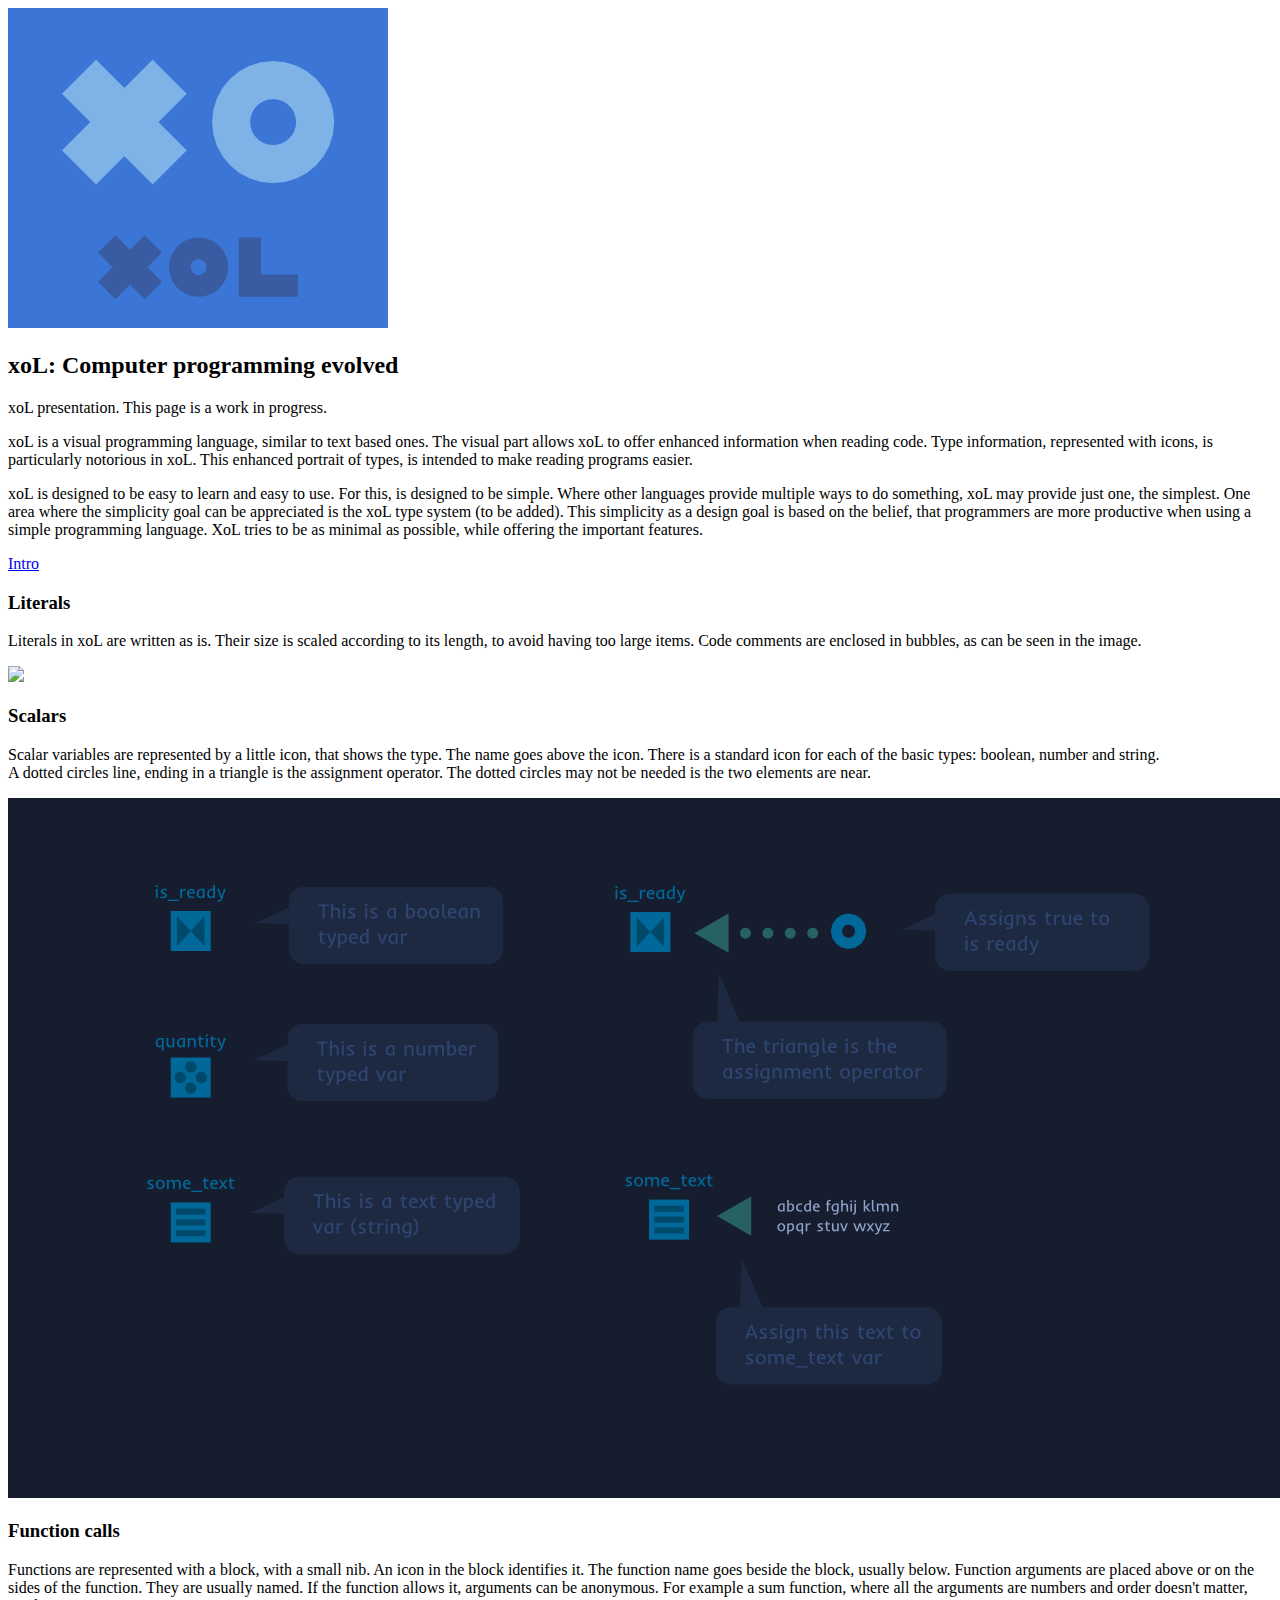
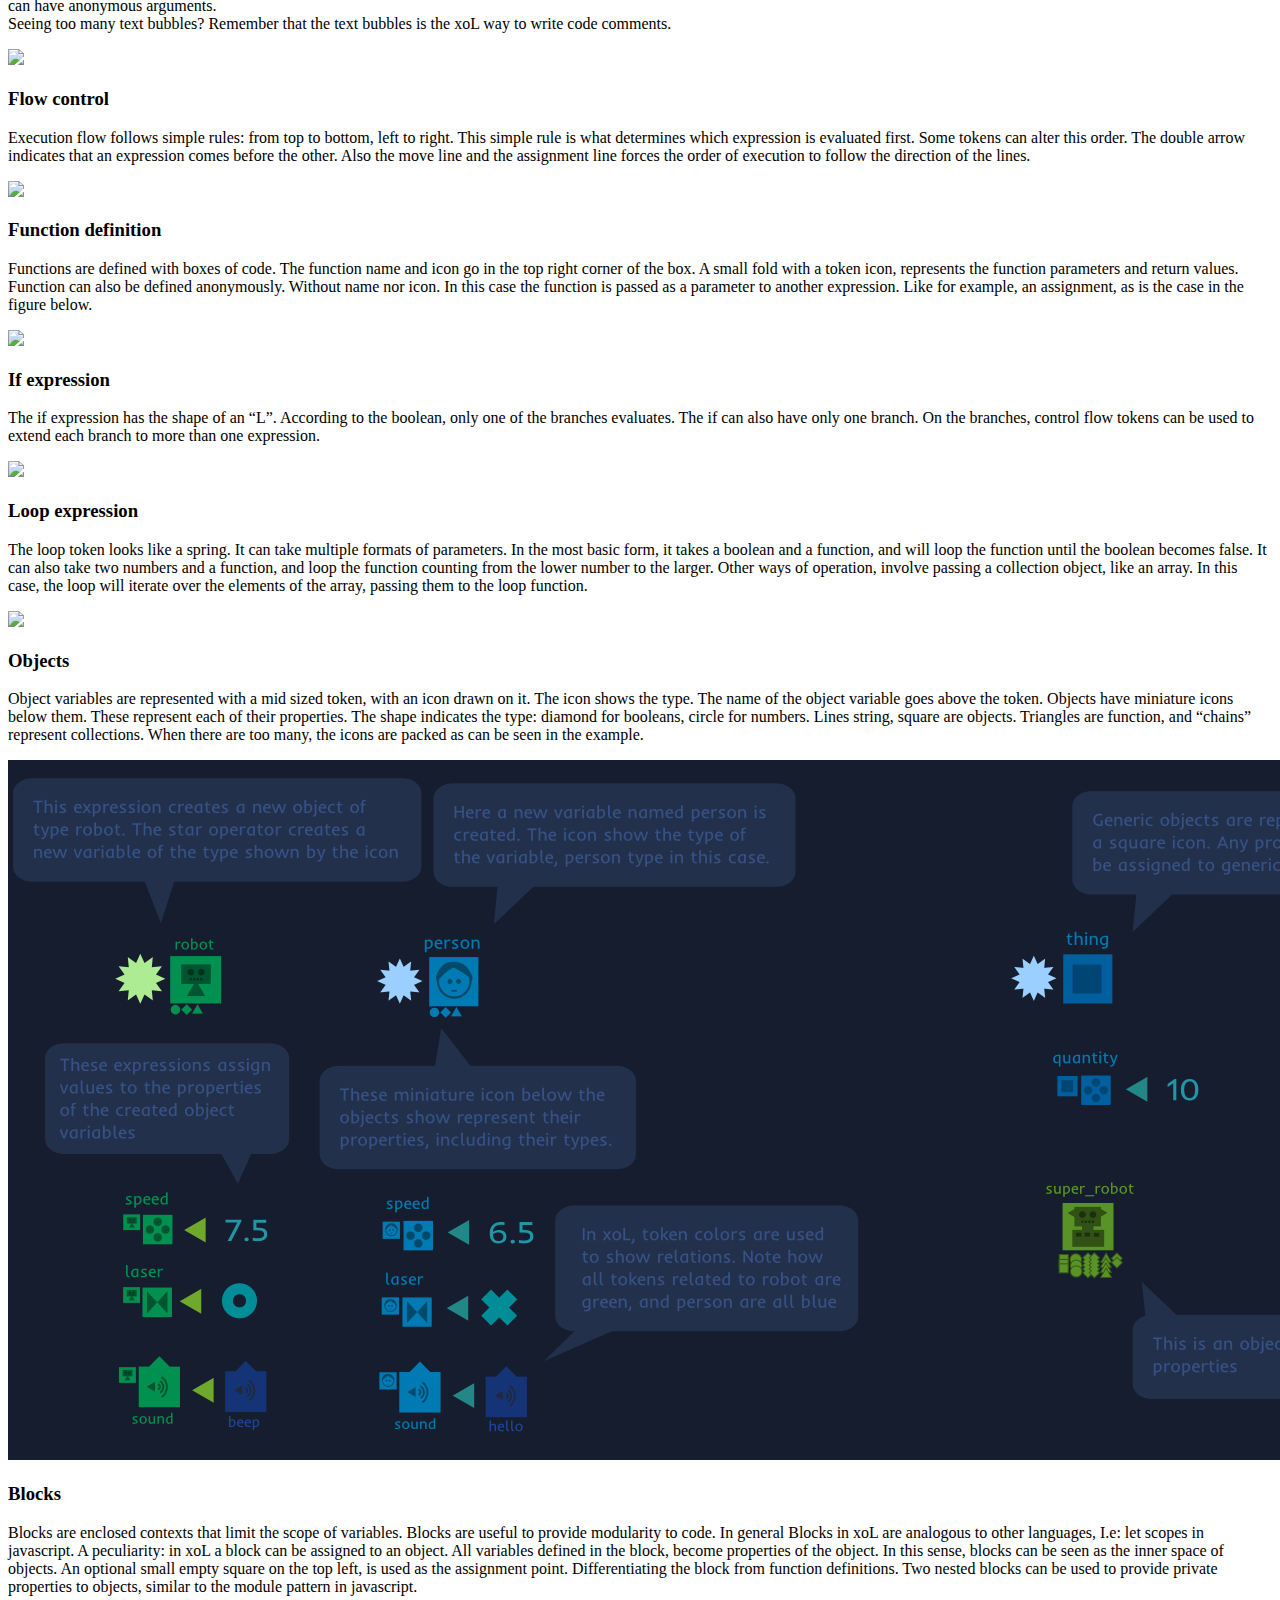
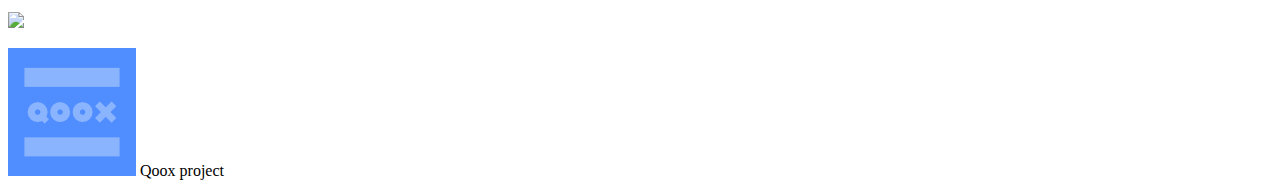
==== presentation.html @ 5cb58f5a "Updated blocks descriptive text" ====
<!doctype html>
<head>

	<meta charset="utf-8">

	<title>xoL presentation</title>
	<meta name="description" content="xol presentation">
	<meta name="author" content="daniels">

  <link rel="shortcut icon"	href="res/xol_icon.png" />

	<link rel="stylesheet" href="presentation.css?v=1.0">
  <link href='http://fonts.googleapis.com/css?family=Fira+Sans:400,700' rel='stylesheet' type='text/css'>



</head>


<body>

<div id="content">

  <div id="top_box">
    <div id="logo"><img src="res/xol.png" alt="qol"></img></div>
  </div>

  <div id="topline">
    <h2>xoL: Computer programming evolved</h2>
  </div>

  <div class="text">
    <p>xoL presentation. This page is a work in progress.</p>
    
    <p>xoL is a visual programming language, similar to text based ones. The visual part allows xoL to offer enhanced information when reading code. Type information, represented with icons, is particularly notorious in xoL. This enhanced portrait of types, is intended to make reading programs easier. </p>
    
    <p>xoL is designed to be easy to learn and easy to use. For this, is designed to be simple. Where other languages provide multiple ways to do something, xoL may provide just one, the simplest. One area where the simplicity goal can be appreciated is the xoL type system (to be added). This simplicity as a design goal is based on the belief, that  programmers are more productive when using a simple programming language. XoL tries to be as minimal as possible, while offering the important features.</p>

  	<div class="secondline">
  	 <a href="index.html">Intro</a>
  	</div>    

  </div>


  <div class="spacer1"></div>

  <div class="secondline">
    <h3>Literals</h3>
  </div>

  <div class="text">
    <p>Literals in xoL are written as is. Their size is scaled according to its length, to avoid having too large items. Code comments are enclosed in bubbles, as can be seen in the image.</p>
  </div>

  <div class="spec_block">
    <img src="specs/1_lit.png"></img>
  </div>



  <div class="secondline">
    <h3>Scalars</h3>
  </div>

  <div class="text">
    <p>Scalar variables are represented by a little icon, that shows the type. The name goes above the icon. There is a standard icon for each of the basic types: boolean, number and string.</br>A dotted circles line, ending in a triangle is the assignment operator. The dotted circles may not be needed is the two elements are near.</p>
  </div>

  <div class="spec_block">
    <img src="specs/2_scal.png"></img>
  </div>


  <div class="secondline">
    <h3>Function calls</h3>
  </div>

  <div class="text">
    <p>Functions are represented with a block, with a small nib. An icon in the block identifies it. The function name goes beside the block, usually below. Function arguments are placed above or on the sides of the function. They are usually named. If the function allows it, arguments can be anonymous. For example a sum function, where all the arguments are numbers and order doesn't matter, can have anonymous arguments. </br>Seeing too many text bubbles? Remember that the text bubbles is the xoL way to write code comments.</p>
  </div>

  <div class="spec_block">
    <img src="specs/3_funcall.png"></img>
  </div>



  <div class="secondline">
    <h3>Flow control</h3>
  </div>

  <div class="text">
    <p>Execution flow follows simple rules: from top to bottom, left to right. This simple rule is what determines which expression is evaluated first. Some tokens can alter this order. The double arrow indicates that an expression comes before the other. Also the move line and the assignment line forces the order of execution to follow the direction of the lines.</p>
  </div>

  <div class="spec_block">
    <img src="specs/4_flow.png"></img>
  </div>





  <div class="secondline">
    <h3>Function definition</h3>
  </div>

  <div class="text">
    <p>Functions are defined with boxes of code. The function name and icon go in the top right corner of the box. A small fold with a token icon, represents the function parameters and return values. Function can also be defined anonymously. Without name nor icon. In this case the function is passed as a parameter to another expression. Like for example, an assignment, as is the case in the figure below.</p>
  </div>

  <div class="spec_block">
    <img src="specs/5_fundef.png"></img>
  </div>




  <div class="secondline">
    <h3>If expression</h3>
  </div>

  <div class="text">
    <p>The if expression has the shape of an “L”. According to the boolean, only one of the branches evaluates. The if can also have only one branch. On the branches, control flow tokens can be used to extend each branch to more than one expression.</p>
  </div>

  <div class="spec_block">
    <img src="specs/6_if.png"></img>
  </div>



  <div class="secondline">
    <h3>Loop expression</h3>
  </div>

  <div class="text">
    <p>The loop token looks like a spring. It can take multiple formats of parameters. In the most basic form, it takes a boolean and a function, and will loop the function until the boolean becomes false. It can also take two numbers and a function, and loop the function counting from the lower number to the larger. Other ways of operation, involve passing a collection object, like an array. In this case, the loop will iterate over the elements of the array, passing them to the loop function.</p>
  </div>

  <div class="spec_block">
    <img src="specs/7_loop.png"></img>
  </div>





  <div class="secondline">
    <h3>Objects</h3>
  </div>

  <div class="text">
    <p>Object variables are represented with a mid sized token, with an icon drawn on it. The icon shows the type. The name of the object variable goes above the token. Objects have miniature icons below them. These represent each of their properties. The shape indicates the type: diamond for booleans, circle for numbers. Lines string, square are objects. Triangles are function, and “chains” represent collections. When there are too many, the icons are packed as can be seen in the example.</p>
  </div>

  <div class="spec_block">
    <img src="specs/8_object.png"></img>
  </div></p>
  </div>





  <div class="secondline">
    <h3>Blocks</h3>
  </div>

  <div class="text">
    <p>Blocks are enclosed contexts that limit the scope of variables. Blocks are useful to provide modularity to code. In general Blocks in xoL are analogous to other languages, I.e: let scopes in javascript. A peculiarity: in xoL a block can be assigned to an object. All variables defined in the block, become properties of the object. In this sense, blocks can be seen as the inner space of objects. An optional small empty square on the top left, is used as the assignment point. Differentiating the block from function definitions. Two nested blocks can be used to provide private properties to objects, similar to the module pattern in javascript.</p>
  </div>

  <div class="spec_block">
    <img src="specs/blocks.png"></img>
  </div></p>
  </div>






</div>

<div class="spacer2"></div>

<div id="footer">

  <div id="footer_icon_box">
    <a href="http://qoox.co.uk"><img src="res/qoox_icon.png" alt="qoox"></img></a>
    Qoox project
  </div>

</div>


</body>

</html>
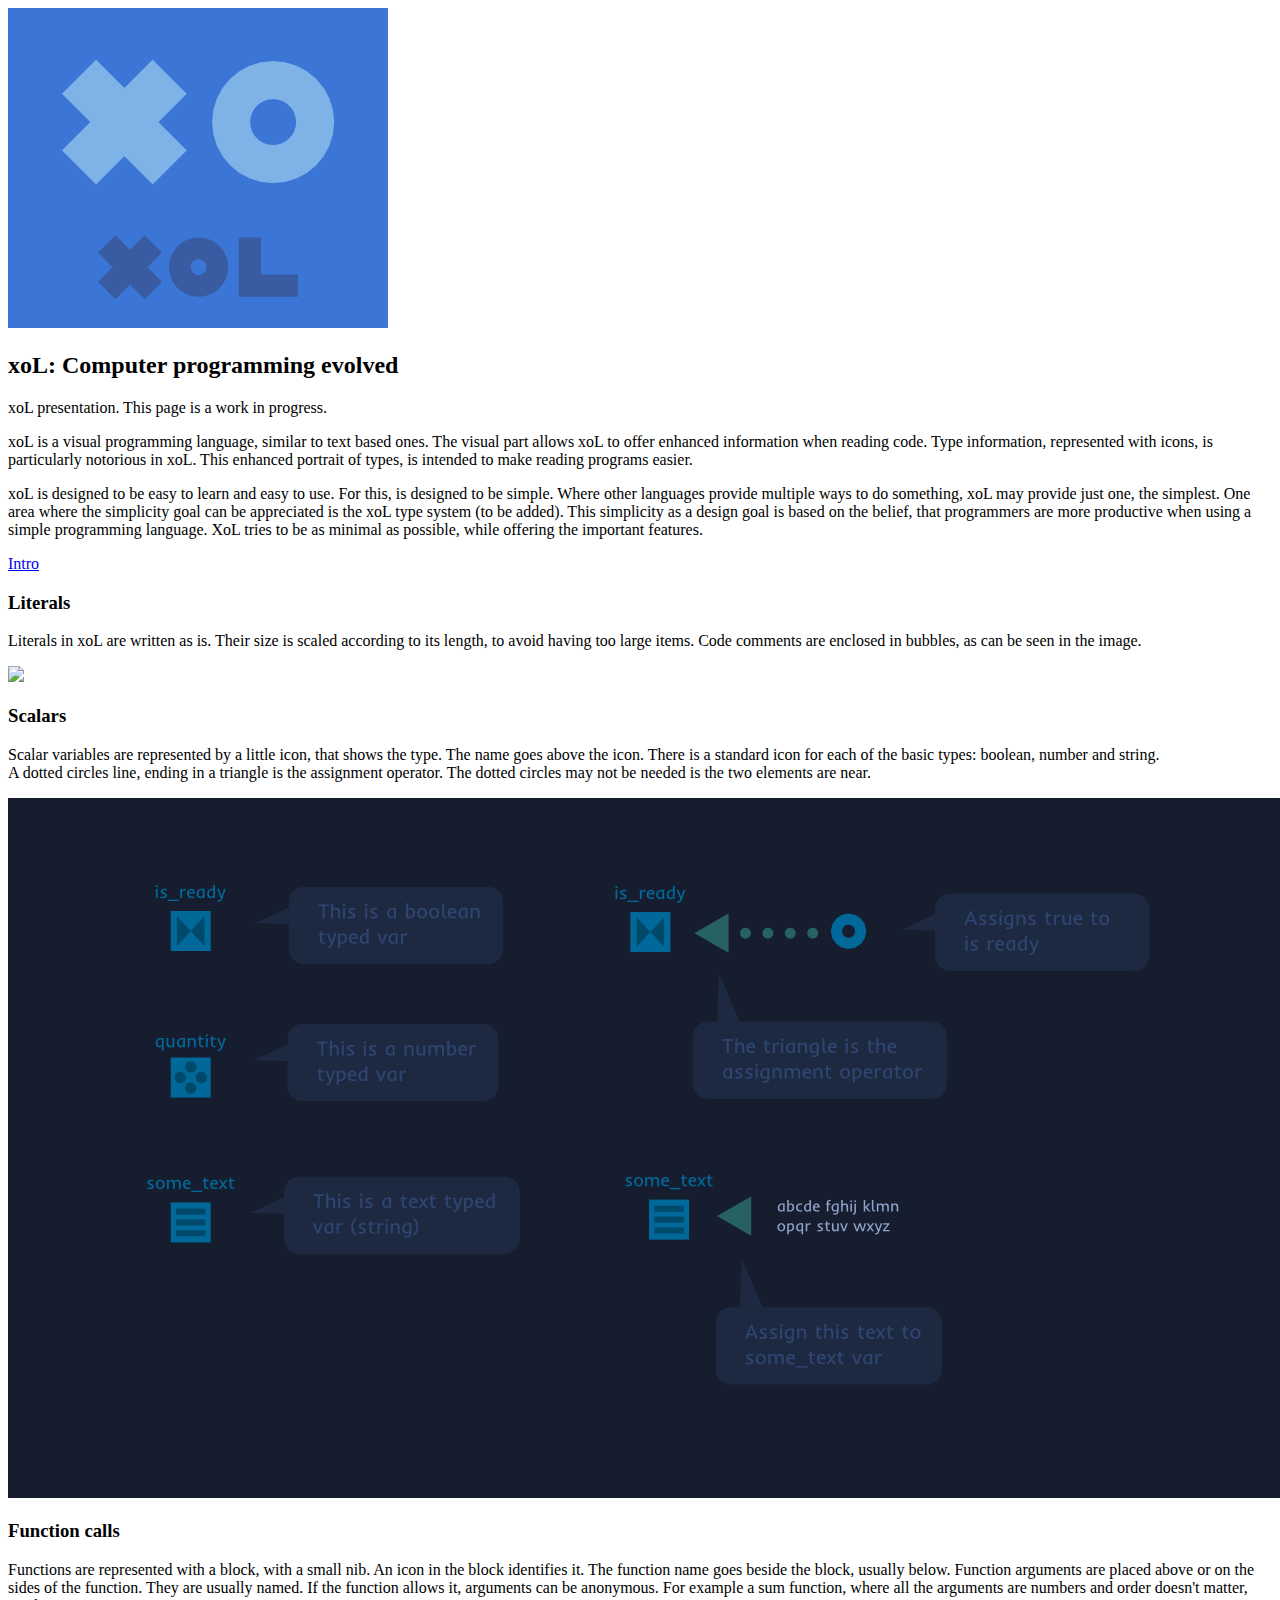
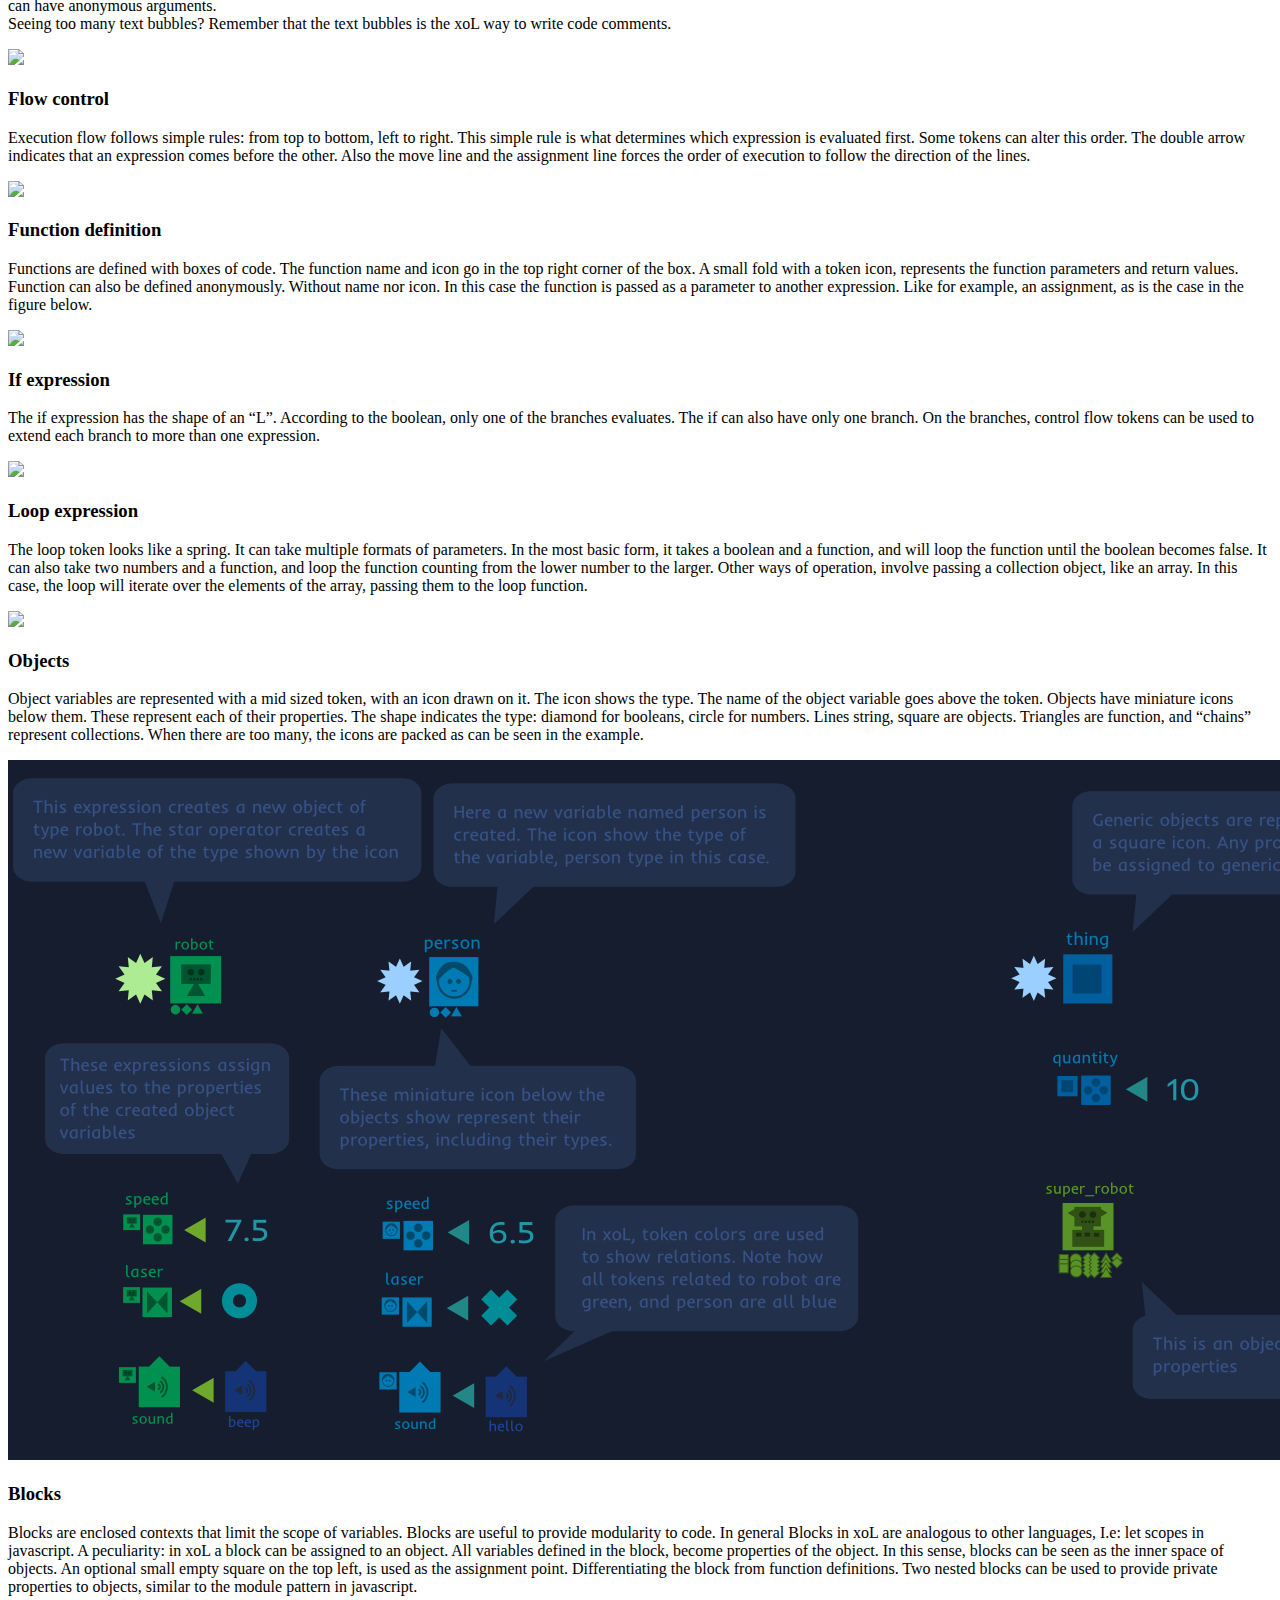
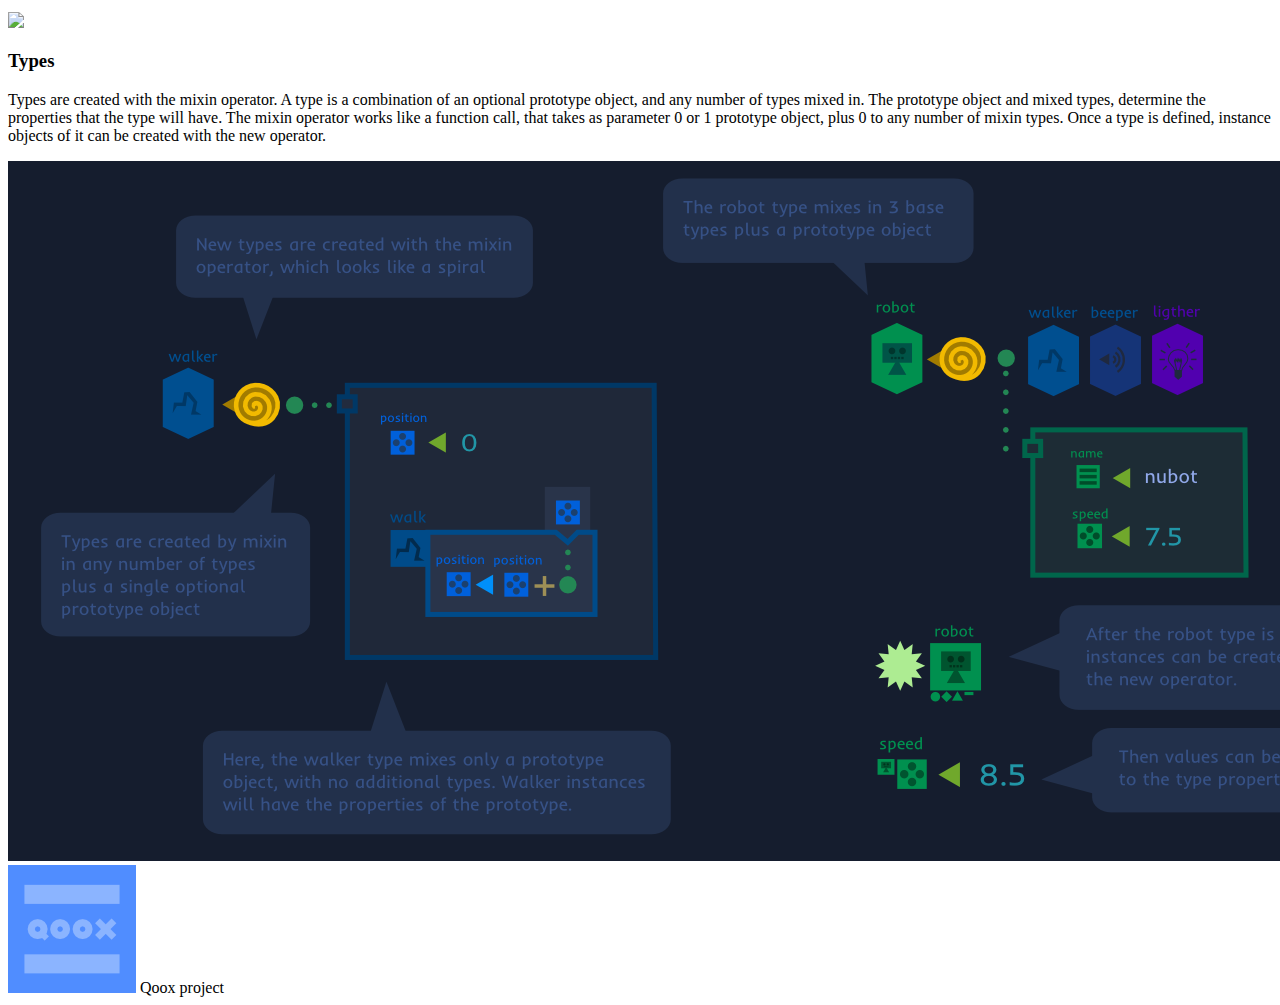
==== commit 5180230b: "Added types chapter" ====
--- a/presentation.html
+++ b/presentation.html
@@ -157,7 +157,6 @@
 
   <div class="spec_block">
     <img src="specs/8_object.png"></img>
-  </div></p>
   </div>
 
 
@@ -174,9 +173,22 @@
 
   <div class="spec_block">
     <img src="specs/blocks.png"></img>
-  </div></p>
-  </div>
-
+  </div>
+
+
+
+
+  <div class="secondline">
+    <h3>Types</h3>
+  </div>
+
+  <div class="text">
+    <p>Types are created with the mixin operator. A type is a combination of an optional prototype object, and any number of types mixed in. The prototype object and mixed types, determine the properties that the type will have. The mixin operator works like a function call, that takes as parameter 0 or 1 prototype object, plus 0 to any number of mixin types. Once a type is defined, instance objects of it can be created with the new operator.</p>
+  </div>
+
+  <div class="spec_block">
+    <img src="specs/types.png"></img>
+  </div>
 
 
 
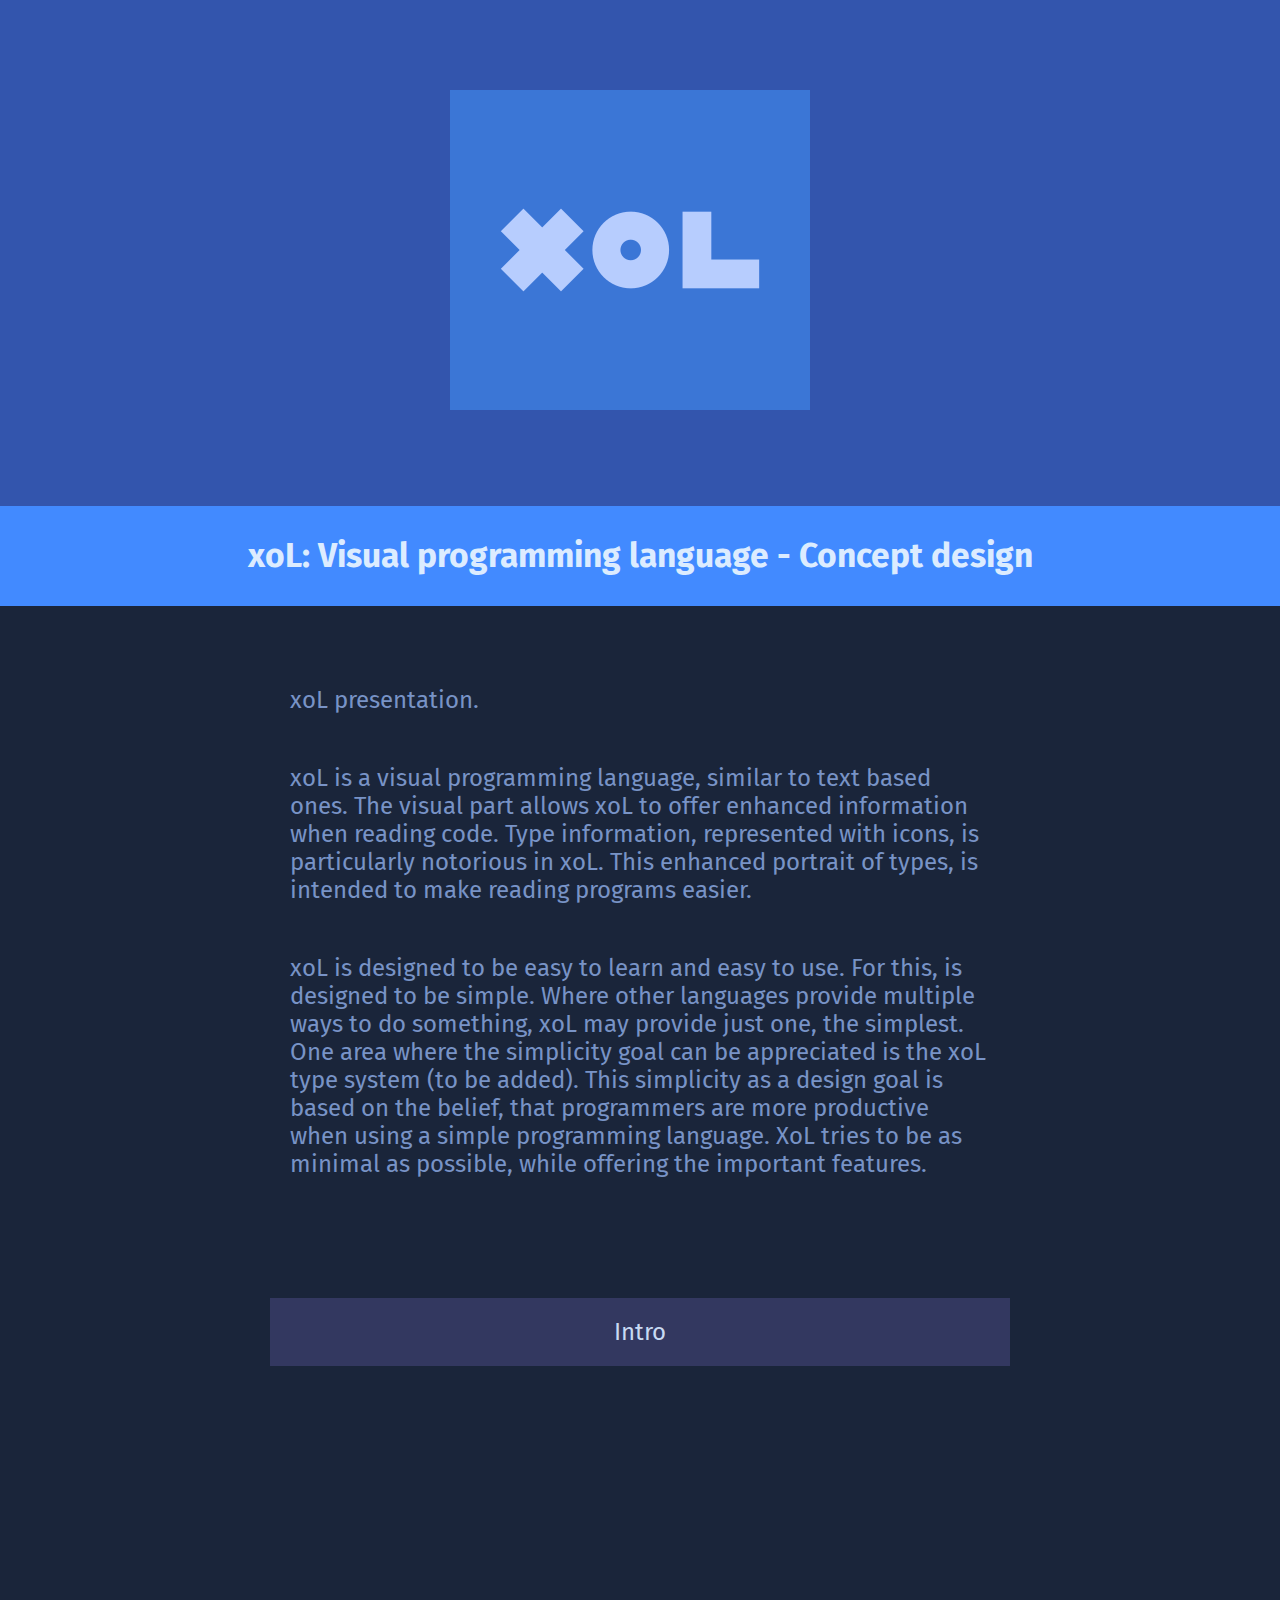
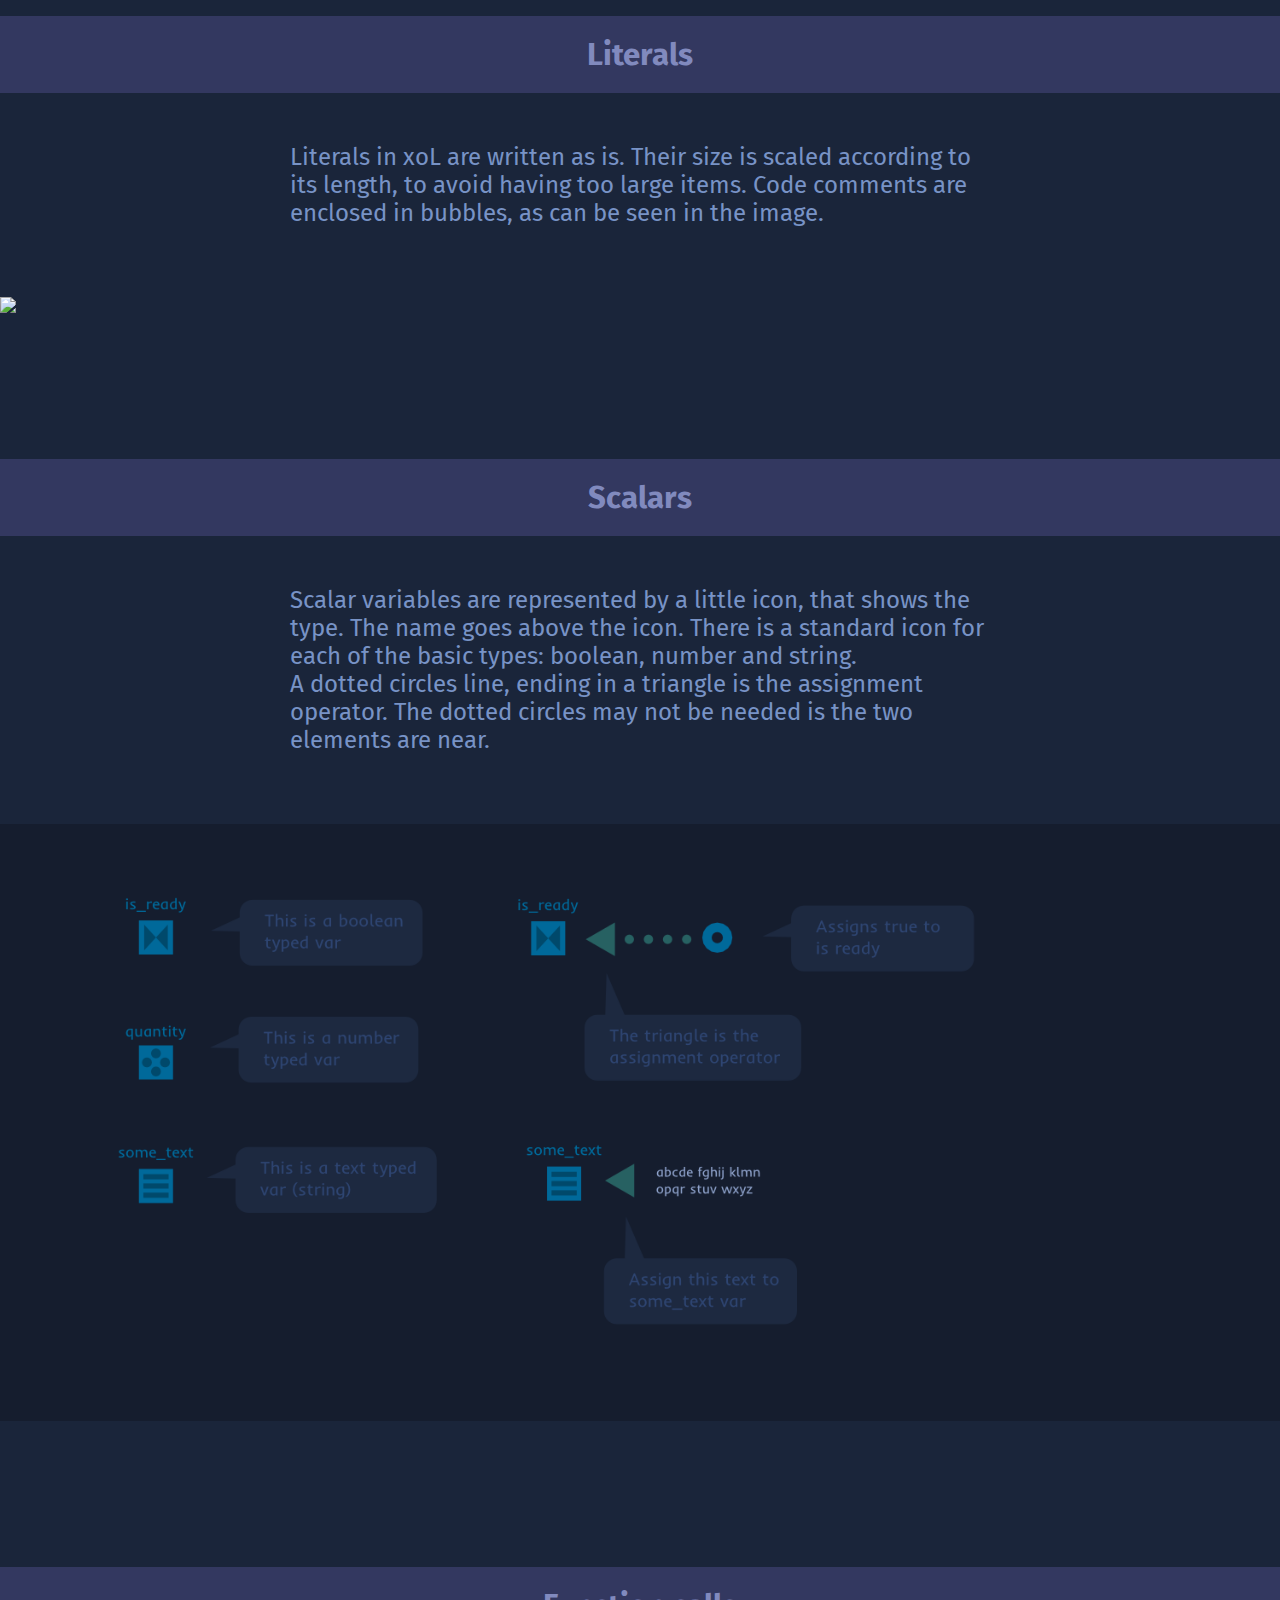
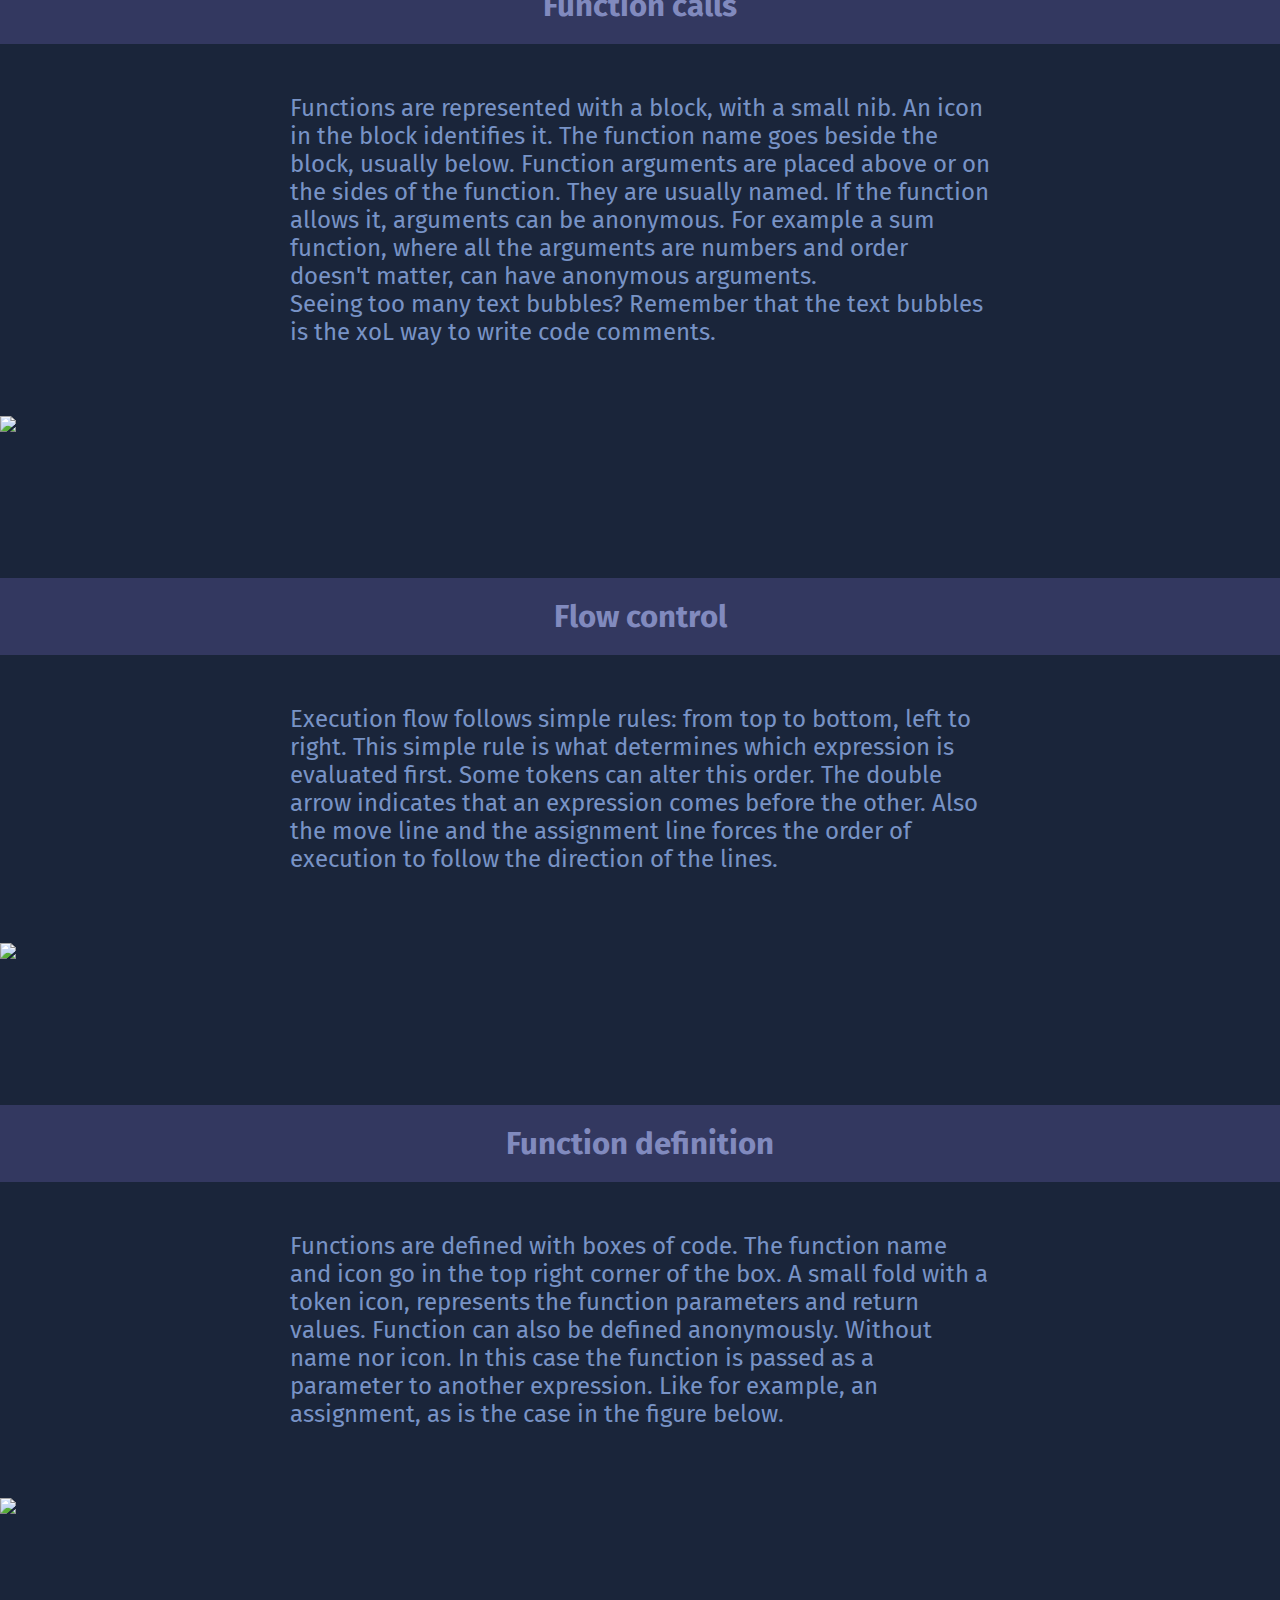
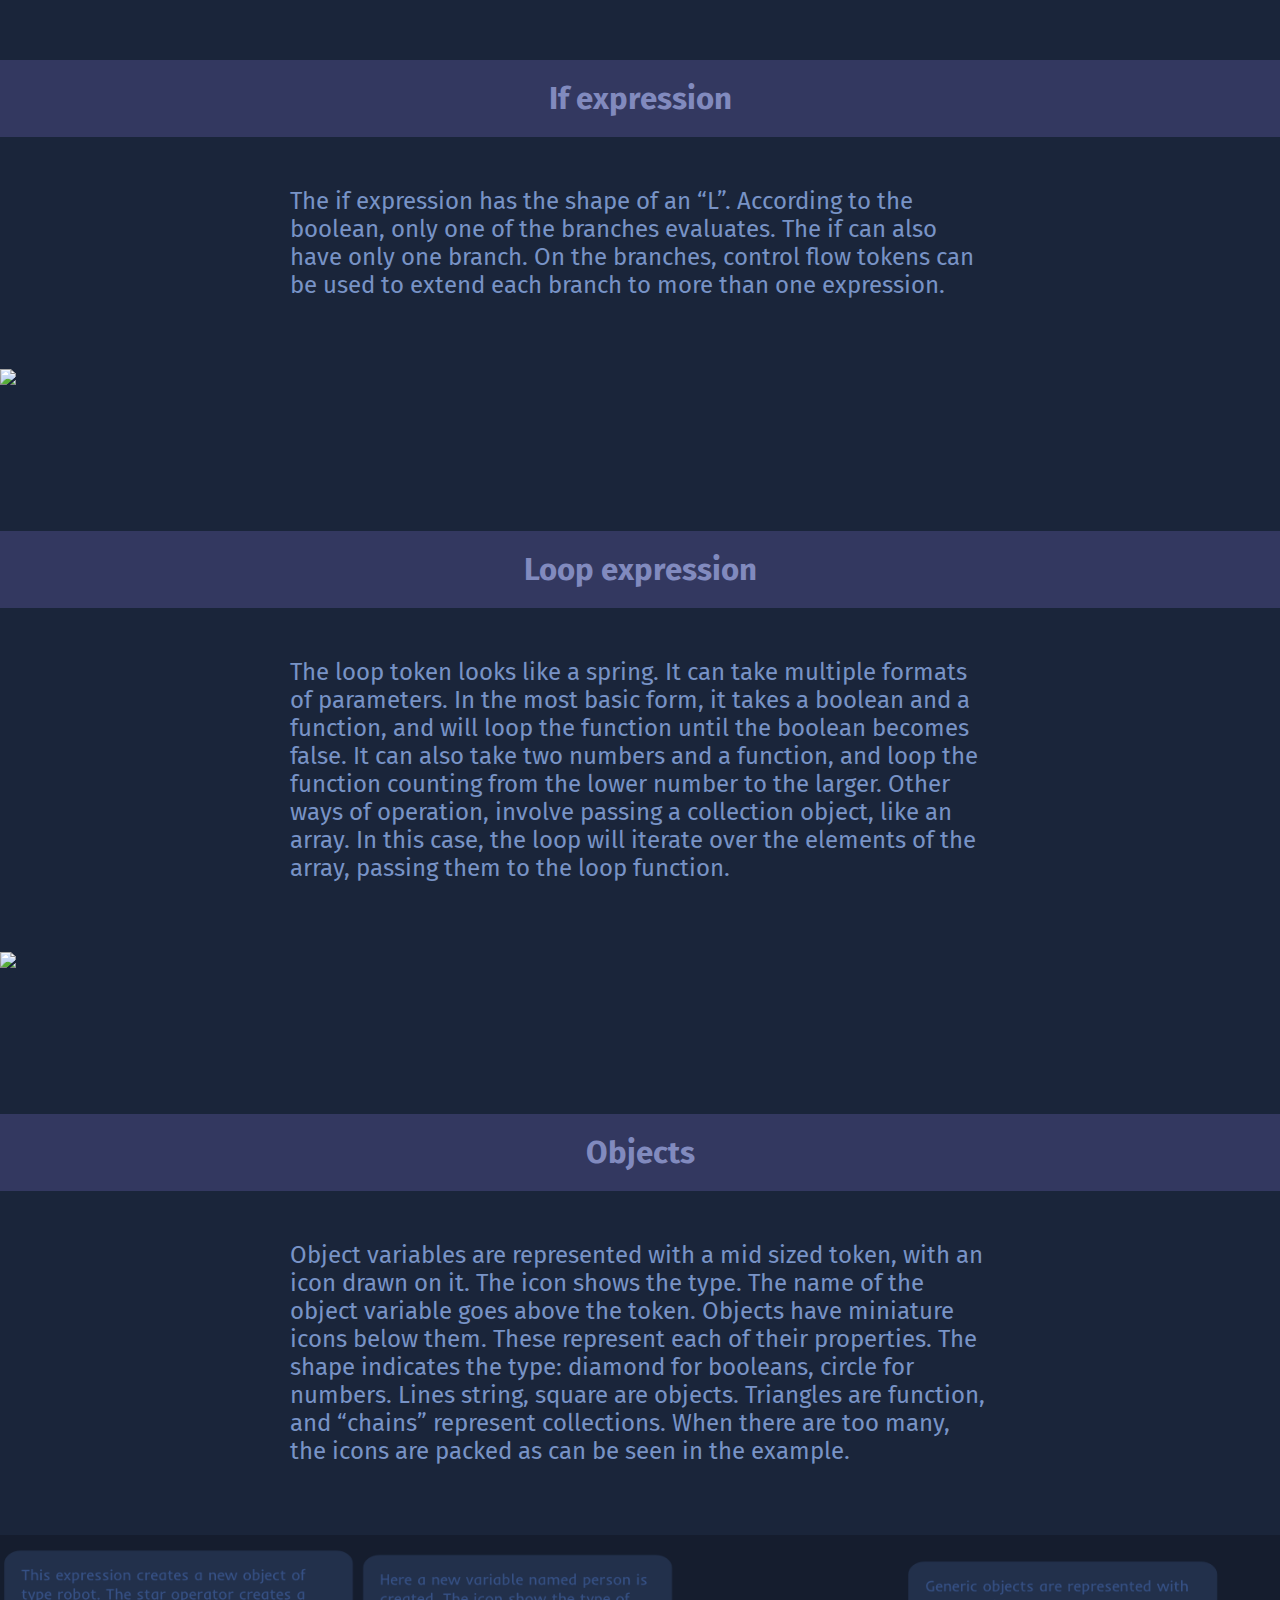
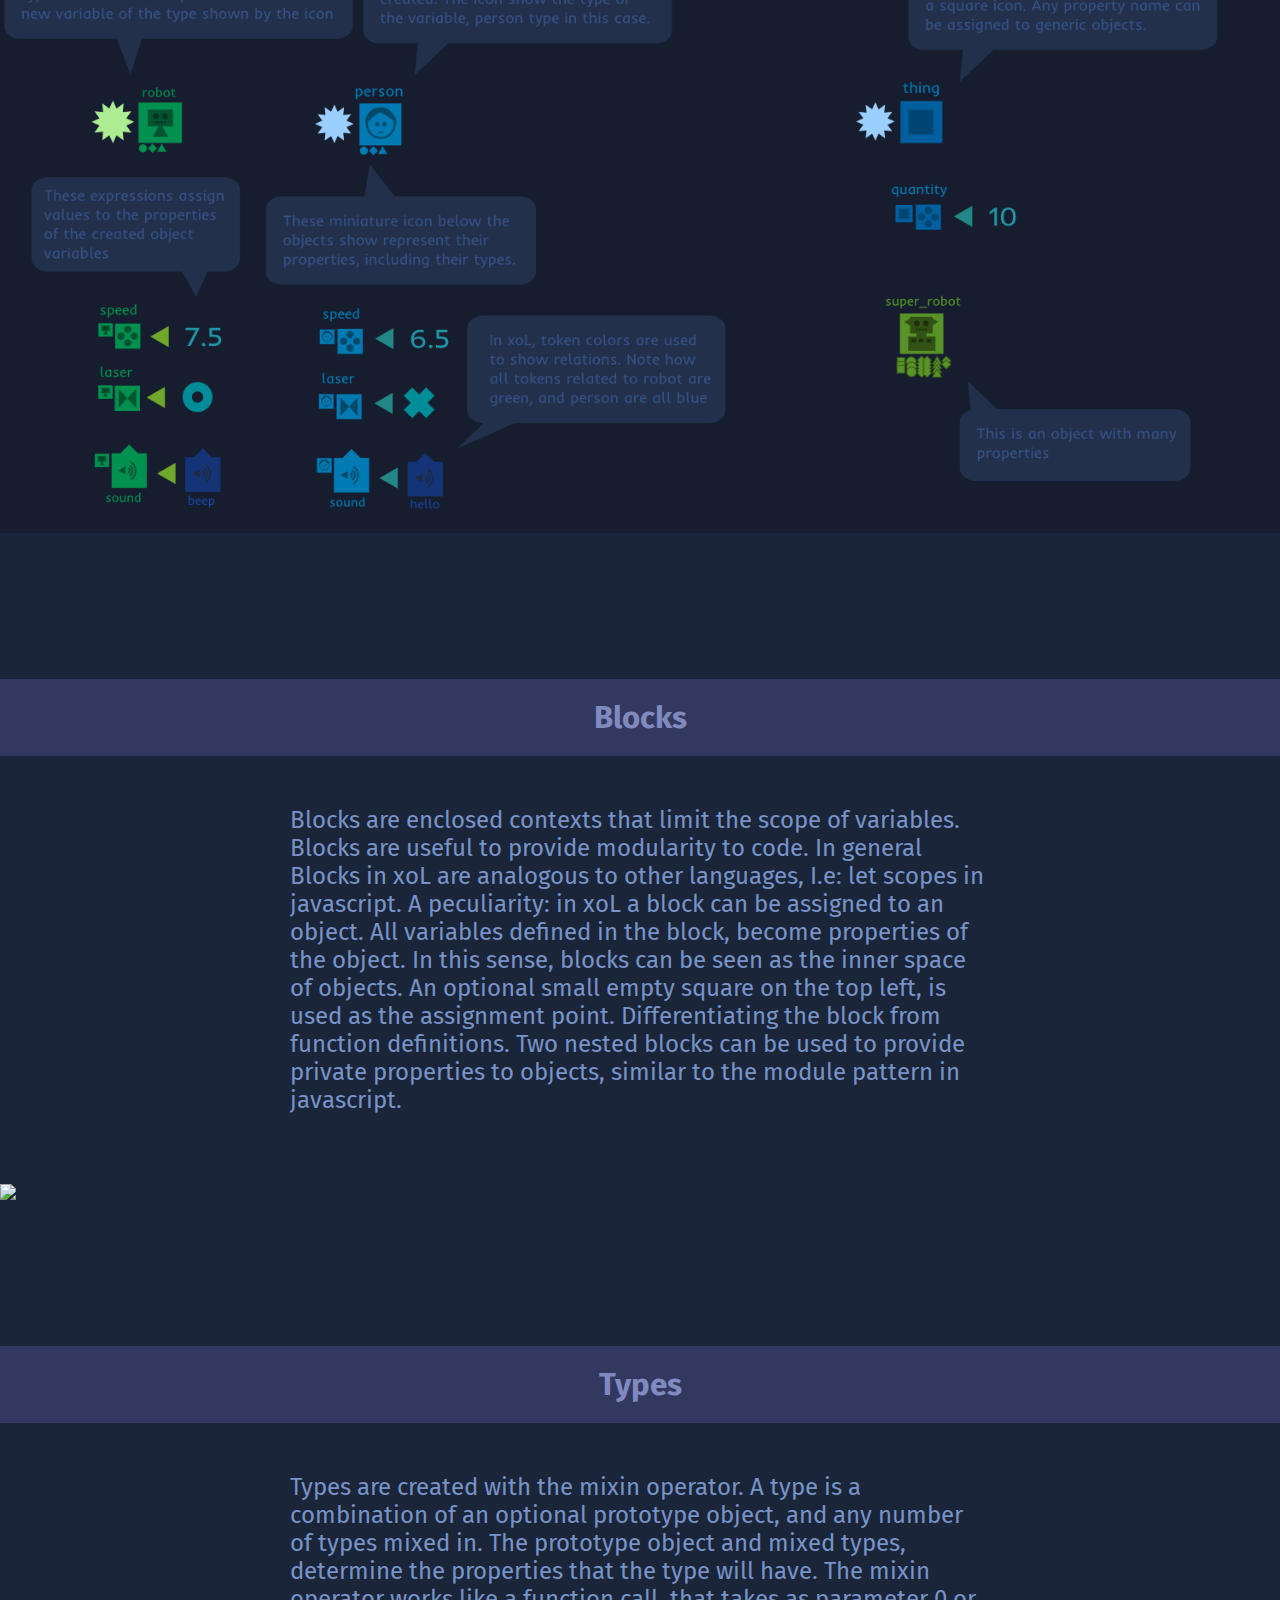
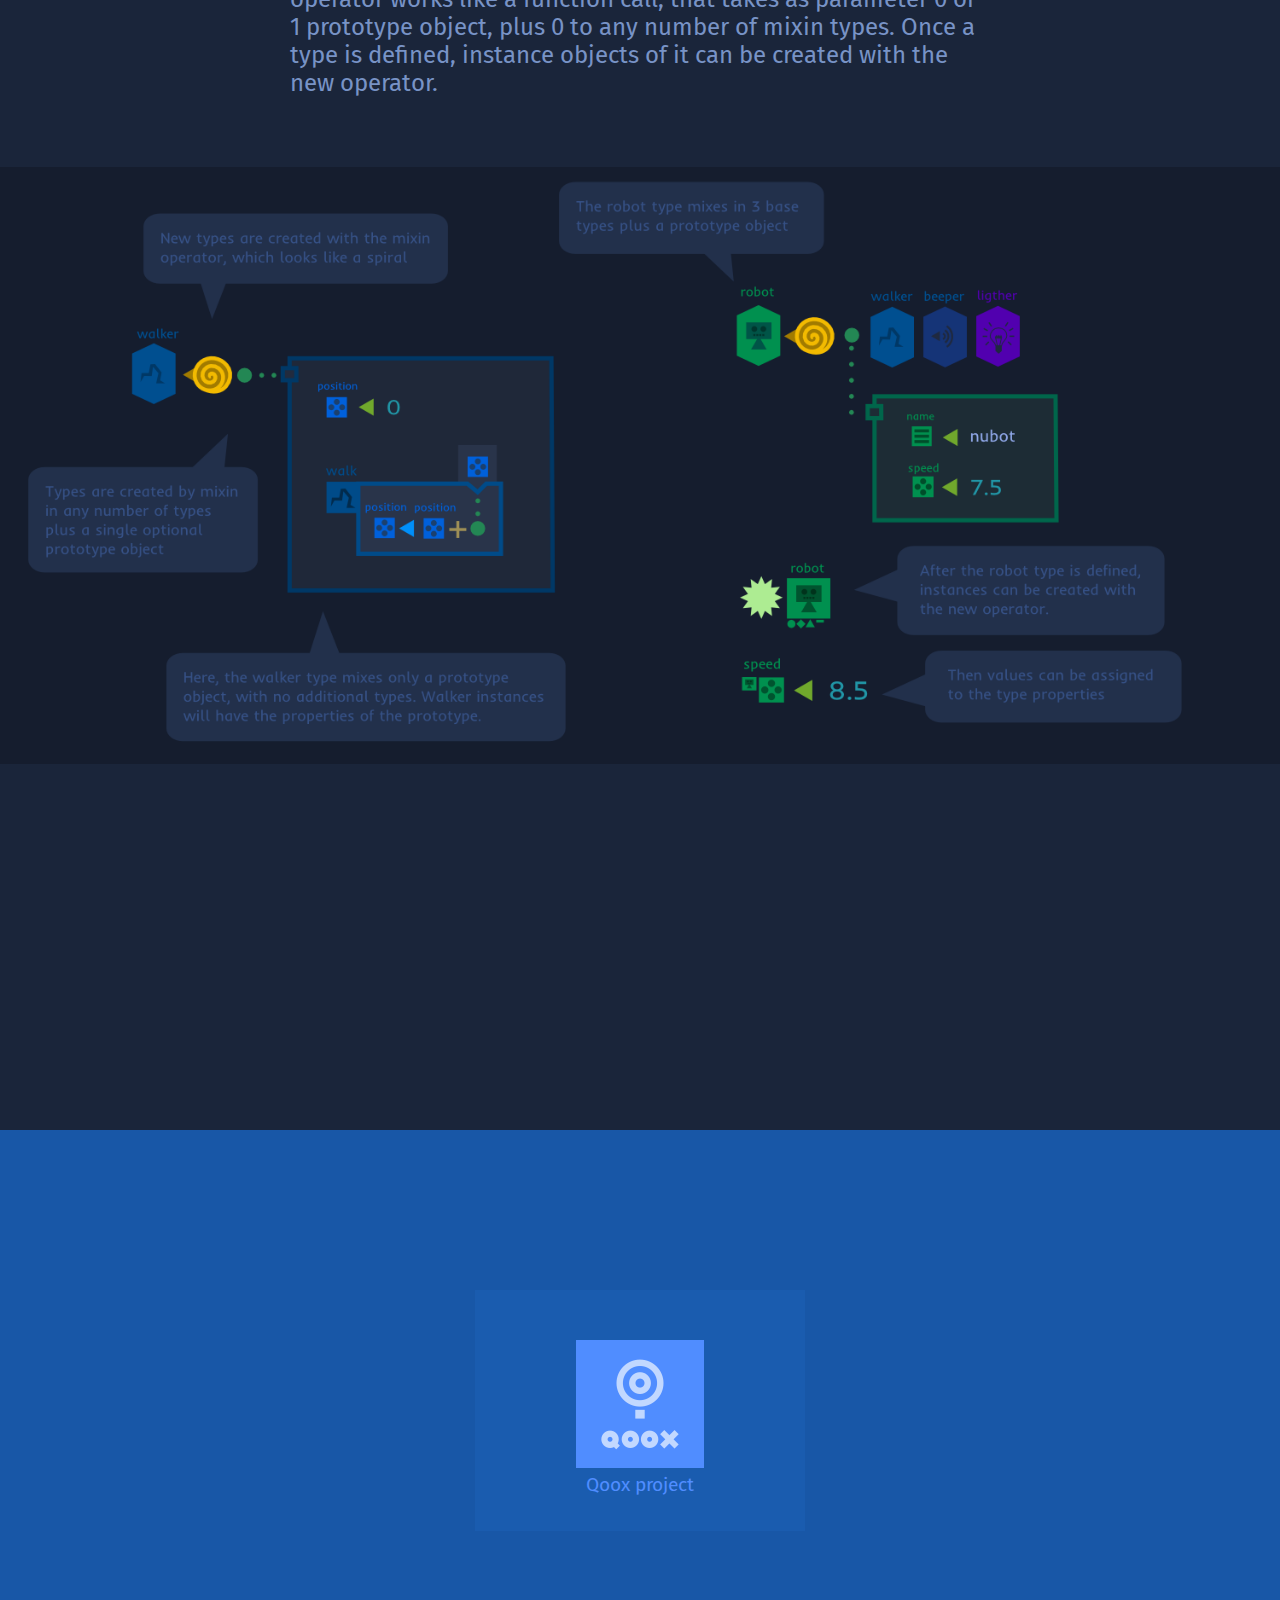
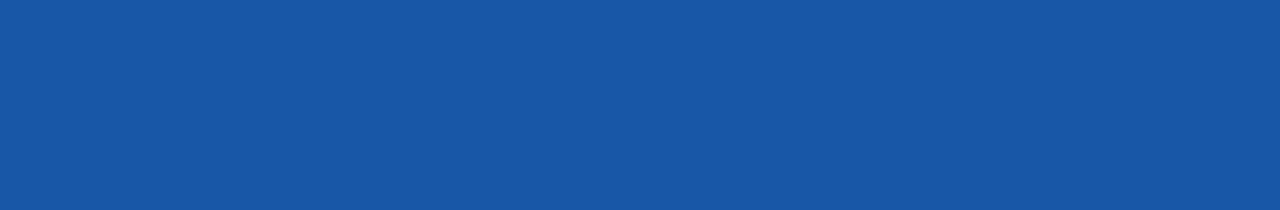
==== commit d2a015cd: "Fixed missing link" ====
--- a/presentation.html
+++ b/presentation.html
@@ -26,19 +26,19 @@
   </div>
 
   <div id="topline">
-    <h2>xoL: Computer programming evolved</h2>
-  </div>
-
-  <div class="text">
-    <p>xoL presentation. This page is a work in progress.</p>
-    
+    <h2>xoL: Visual programming language - Concept design</h2>
+  </div>
+
+  <div class="text">
+    <p>xoL presentation.</p>
+
     <p>xoL is a visual programming language, similar to text based ones. The visual part allows xoL to offer enhanced information when reading code. Type information, represented with icons, is particularly notorious in xoL. This enhanced portrait of types, is intended to make reading programs easier. </p>
-    
+
     <p>xoL is designed to be easy to learn and easy to use. For this, is designed to be simple. Where other languages provide multiple ways to do something, xoL may provide just one, the simplest. One area where the simplicity goal can be appreciated is the xoL type system (to be added). This simplicity as a design goal is based on the belief, that  programmers are more productive when using a simple programming language. XoL tries to be as minimal as possible, while offering the important features.</p>
 
   	<div class="secondline">
   	 <a href="index.html">Intro</a>
-  	</div>    
+  	</div>
 
   </div>
 
@@ -201,7 +201,7 @@
 <div id="footer">
 
   <div id="footer_icon_box">
-    <a href="http://qoox.co.uk"><img src="res/qoox_icon.png" alt="qoox"></img></a>
+    <a href="http://nzonbi.github.io"><img src="res/qoox_icon.png" alt="qoox"></img></a>
     Qoox project
   </div>
 
--- a/presentation.css
+++ b/presentation.css
@@ -0,0 +1,133 @@
+
+body{
+	font-size: 1.5em ;
+  font-family: "Fira Sans", "Sans";
+  /*font: 1.6em "Source Sans Pro";*/
+	margin: 0px;
+	background-color: #1a253a;
+	color: #dcecff;
+}
+
+p {
+  margin: 50px 20px;
+}
+
+h2 {
+  margin: 0px 20px;
+  font-size: 1.4em ;
+  font-family: "Fira Sans", "Sans";
+  font-weight: bold;
+}
+h3 {
+  margin: 0px 20px;
+  font-size: 1.3em ;
+  font-family: "Fira Sans", "Sans";
+  font-weight: bold;
+}
+
+
+
+#top_box {
+  background-color: #3355ad;
+  padding: 80px;
+}
+
+#logo {
+  margin: 10px auto;
+  width: 380px;
+}
+
+#topline {
+  background-color: #428aff;
+  padding: 30px;
+  text-align: center;
+  margin: 0 0 80px 0;
+}
+
+div.secondline {
+  background-color: #333860;
+  color: #818abe;
+  padding: 20px;
+  text-align: center;
+  margin: 120px 0 50px;
+}
+div.menuline {
+  background-color: #333860;
+  color: #818abe;
+  padding: 20px;
+  text-align: center;
+  margin: 120px 0 50px;
+}
+#menu {
+  width: 400px;
+  margin: 0 auto;
+}
+span.menu {
+  margin: 10px 60px;
+}
+
+div.text {
+  margin: 20px auto;
+  max-width: 740px;
+  color: #7893c6;
+}
+
+div.spec_block {
+  width: 1500px;
+  margin: 50px auto;
+}
+@media all and (max-width: 1600px) {
+  div.spec_block {
+    width: 100%;
+    margin: 20px auto;
+  }
+  div.spec_block > img {
+    width: 100%;
+    margin: 20px auto;
+  }
+}
+
+div.spacer1 {
+  height: 80px;
+  margin: 10px;
+}
+
+div.spacer2 {
+  height: 140px;
+  margin: 100px;
+}
+
+#footer {
+  background-color: #1857a7;
+  color: #508dff;
+  font-size: 0.8em;
+  padding: 40px;
+  margin-top: 60px;
+  height: 600px;
+}
+
+#footer_icon_box {
+  background-color: #1a5caf;
+  color: #508dff;
+  padding: 50px 90px 35px;
+  margin: 120px auto;
+  width: 150px;
+  text-align: center;
+}
+
+a:link {
+	color: #c8daf3;
+	text-decoration: none;
+}
+a:visited {
+	color: #c8daf3;
+	text-decoration: none;
+}
+a:active {
+	color: #c8daf3;
+	text-decoration: none;
+}
+a:hover {
+	color: #1589C4;
+	text-decoration: none;
+}
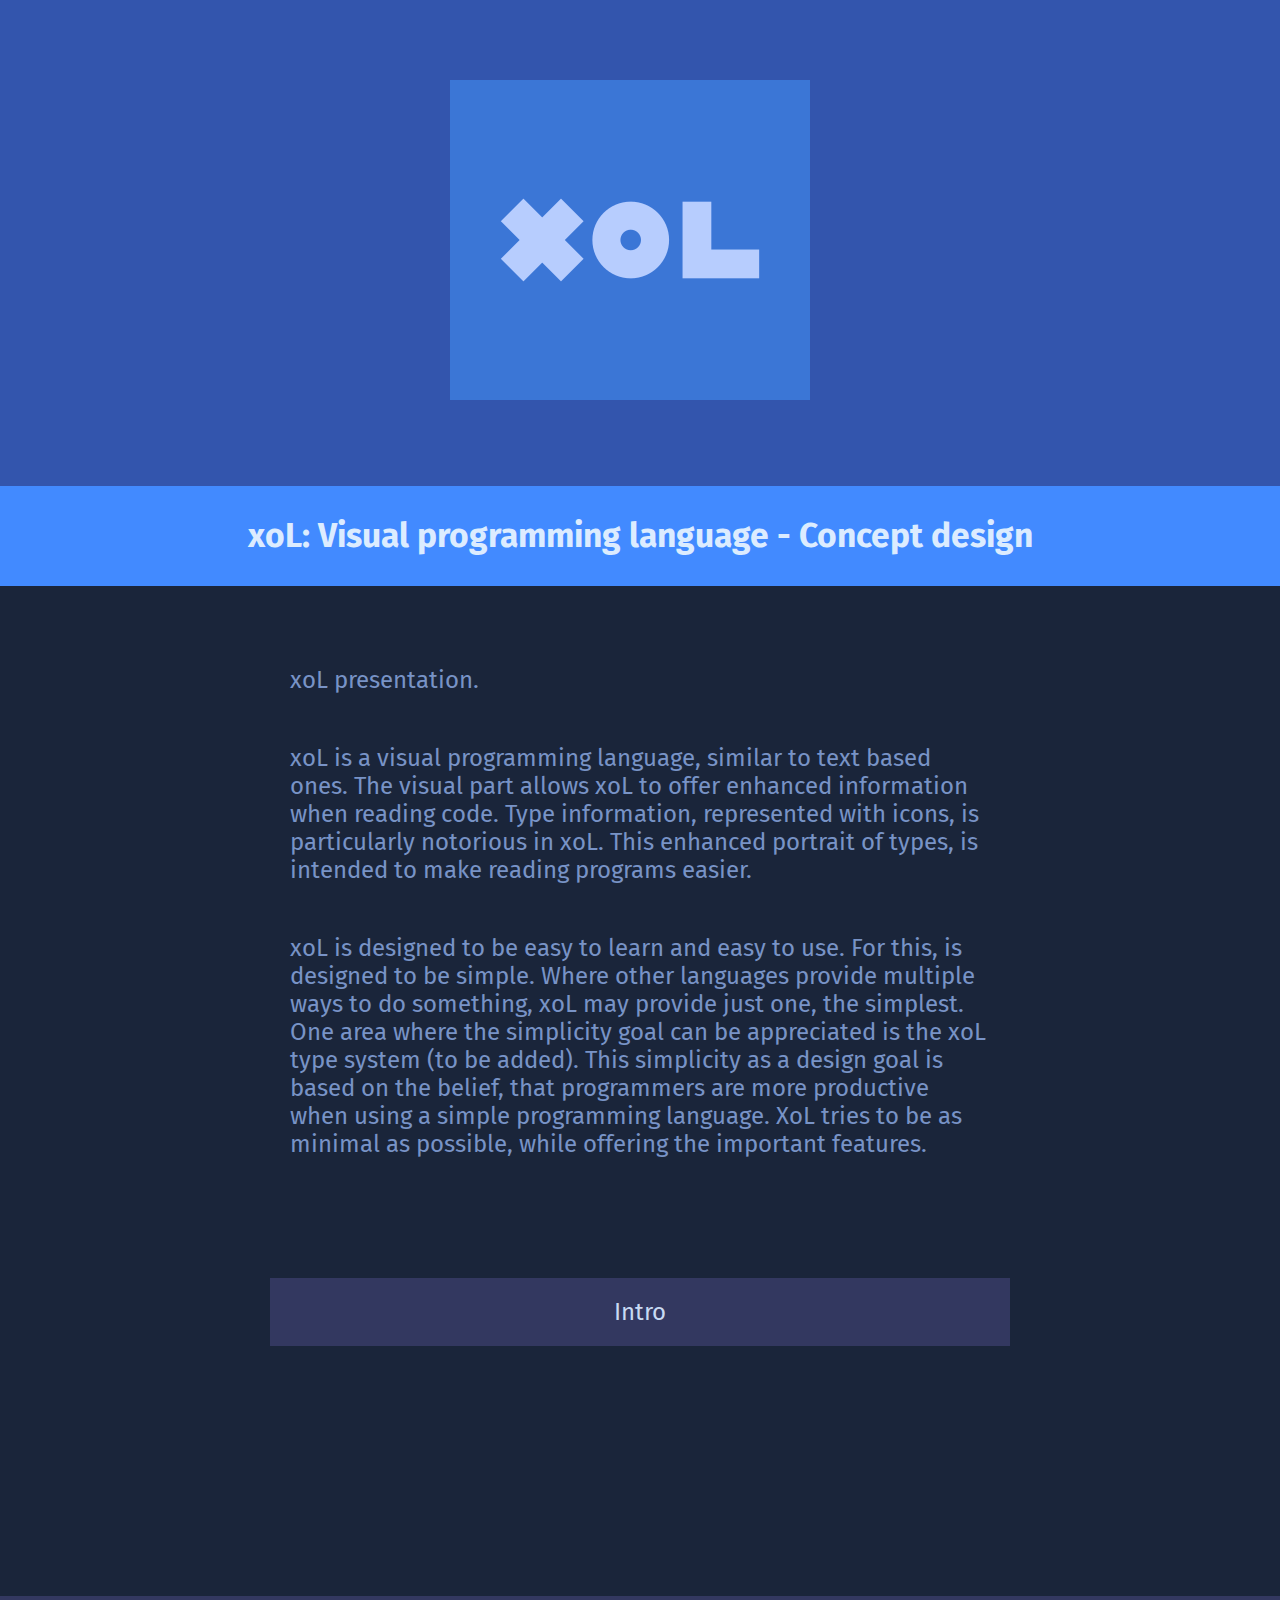
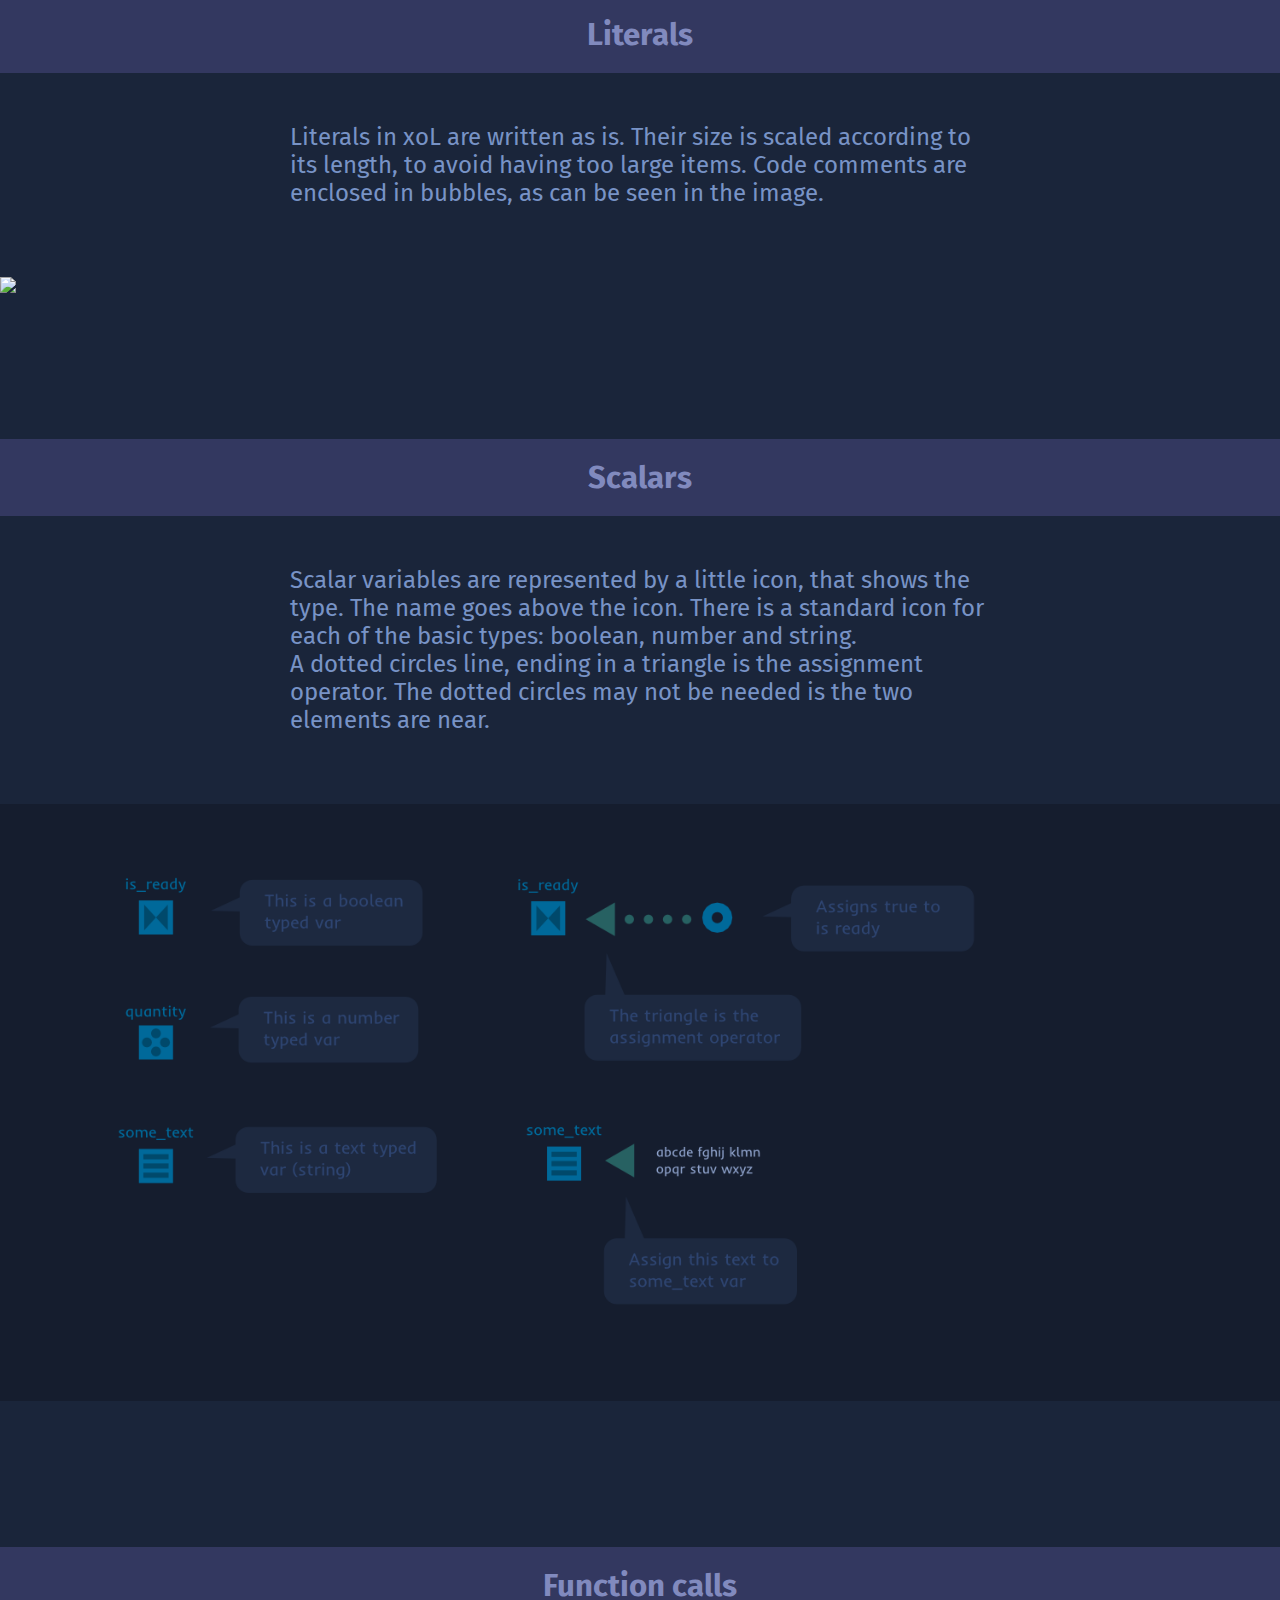
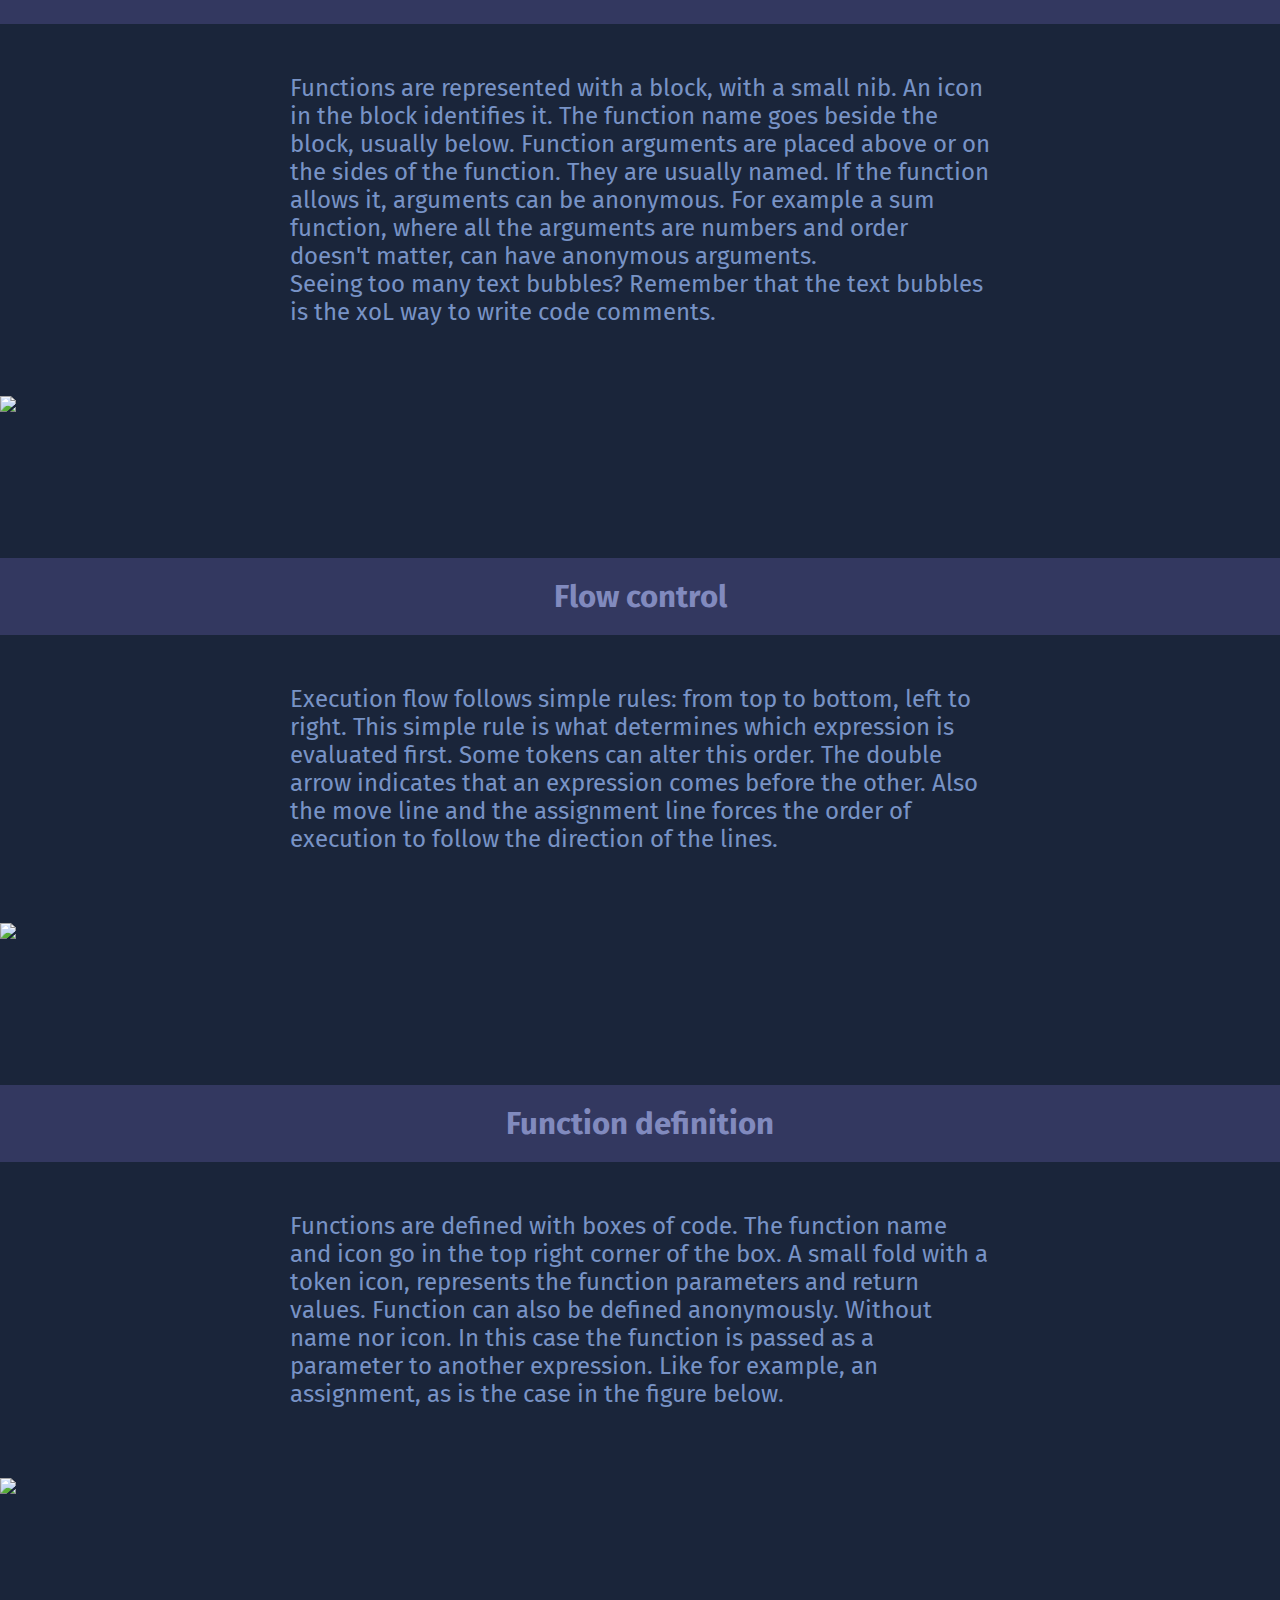
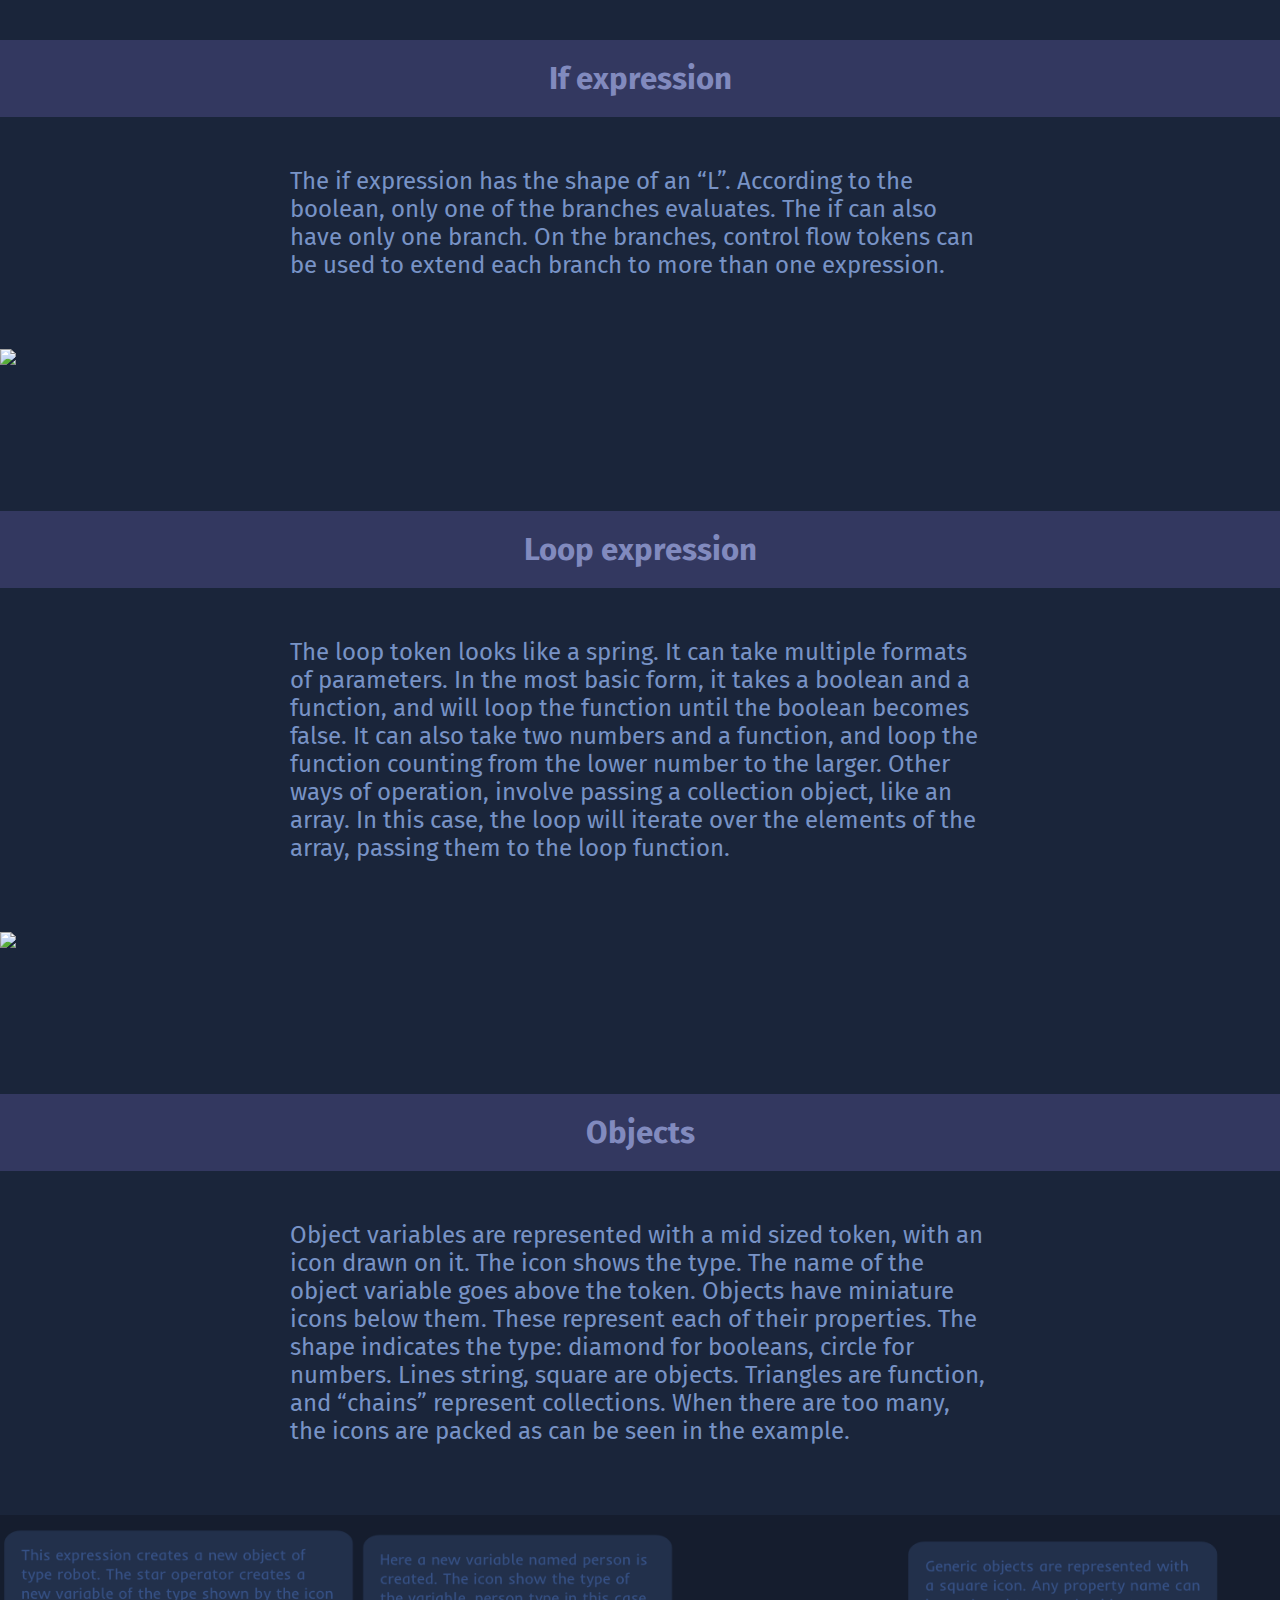
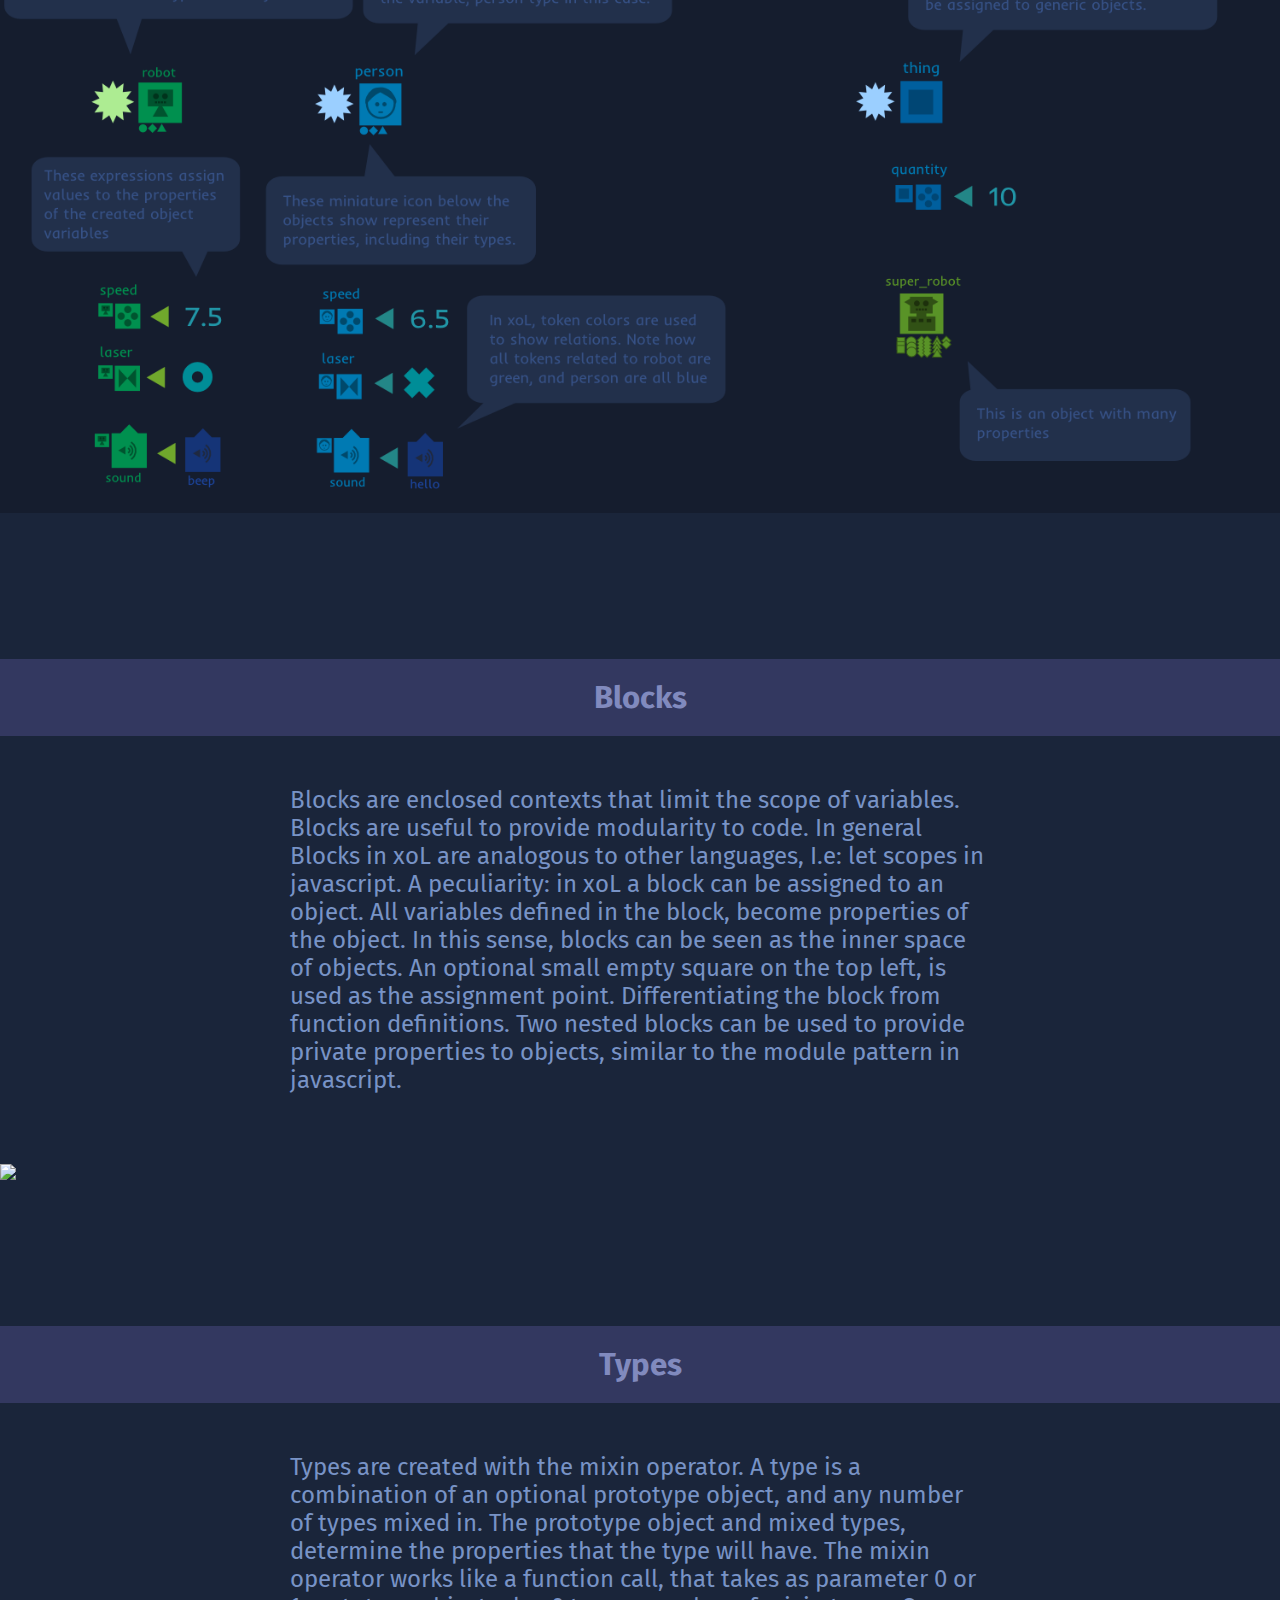
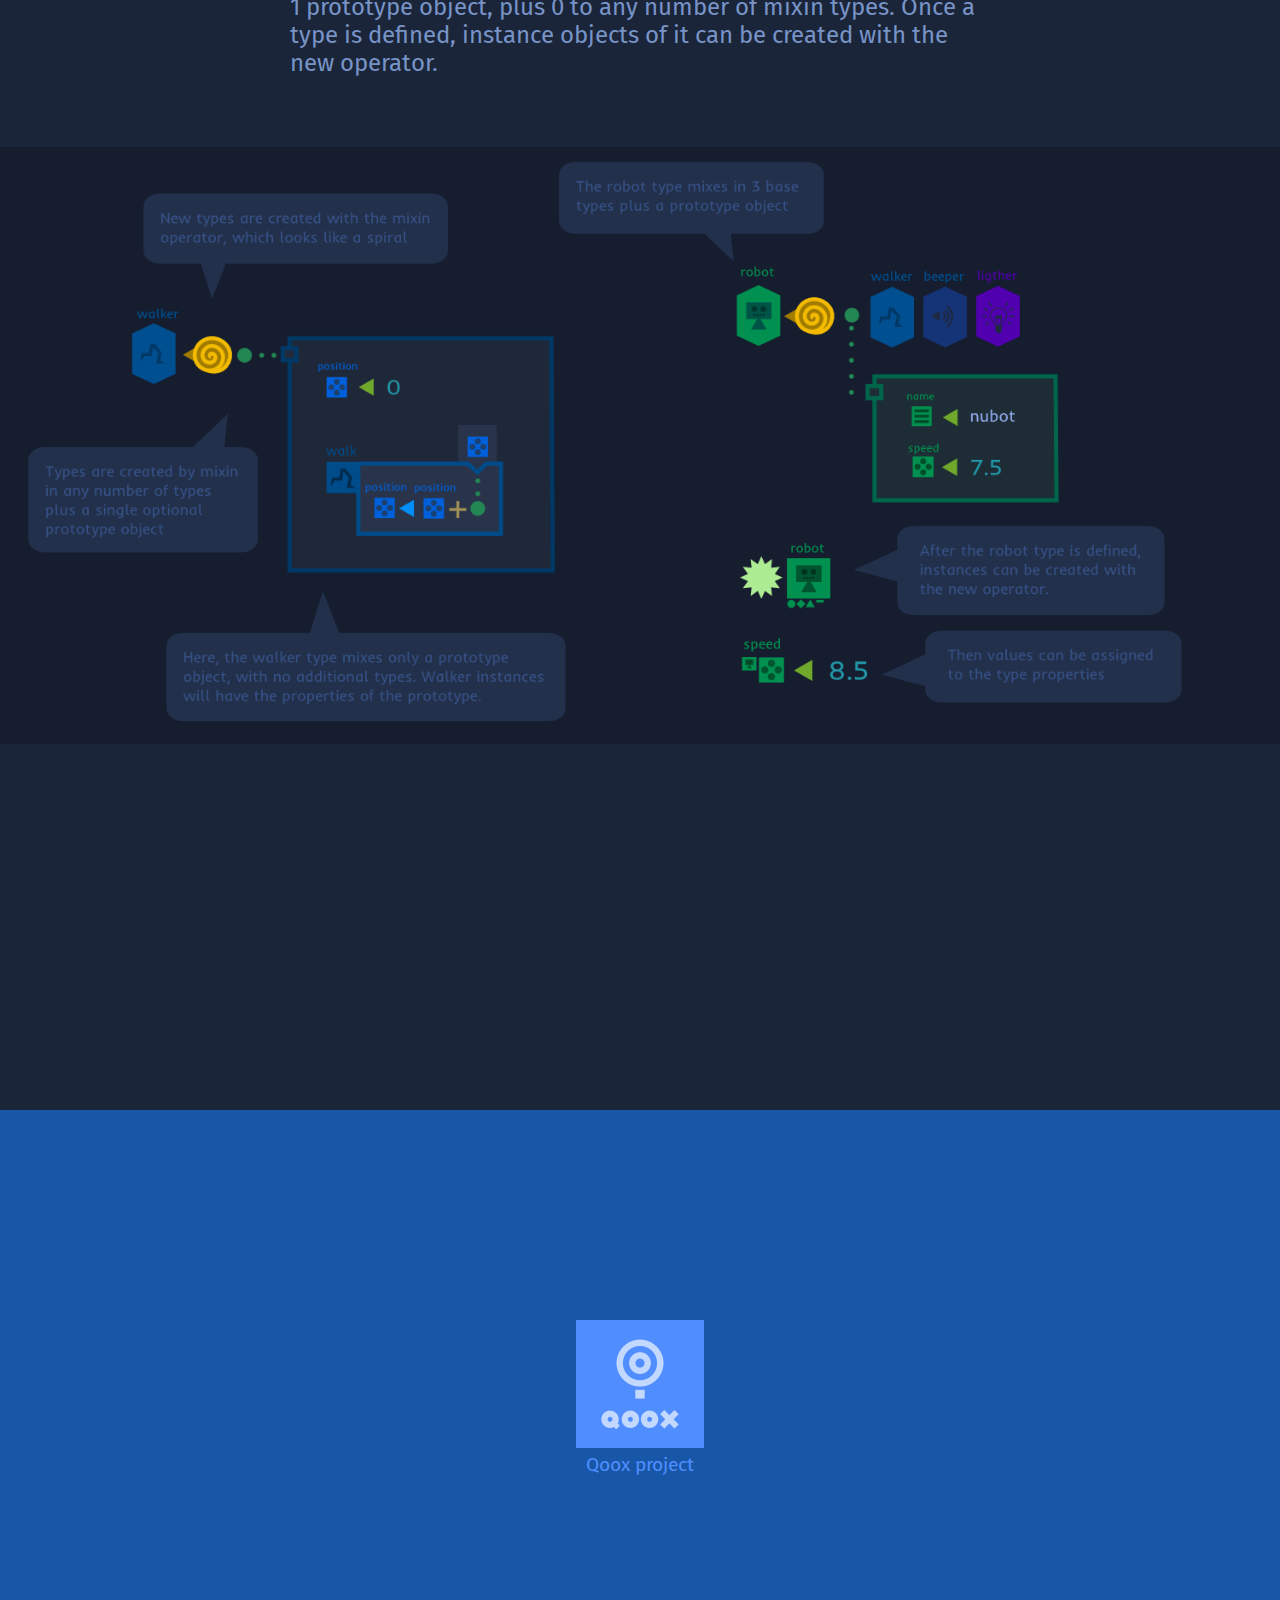
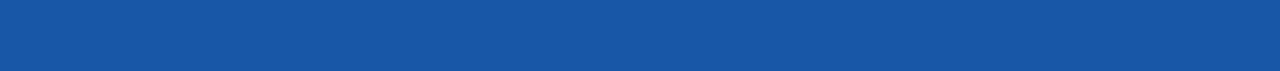
==== commit 1e3eb749: "Improved styles on small screens" ====
--- a/presentation.html
+++ b/presentation.html
@@ -22,7 +22,7 @@
 <div id="content">
 
   <div id="top_box">
-    <div id="logo"><img src="res/xol.png" alt="qol"></img></div>
+    <div id="logo_box"><img id="xol_logo" src="res/xol.png" alt="qol"></img></div>
   </div>
 
   <div id="topline">
--- a/presentation.css
+++ b/presentation.css
@@ -29,11 +29,11 @@
 
 #top_box {
   background-color: #3355ad;
-  padding: 80px;
+  padding: 80px 0;
 }
 
-#logo {
-  margin: 10px auto;
+#logo_box {
+  margin: 0 auto;
   width: 380px;
 }
 
@@ -103,16 +103,26 @@
   font-size: 0.8em;
   padding: 40px;
   margin-top: 60px;
-  height: 600px;
 }
 
 #footer_icon_box {
-  background-color: #1a5caf;
   color: #508dff;
   padding: 50px 90px 35px;
   margin: 120px auto;
   width: 150px;
   text-align: center;
+}
+
+@media all and (max-width: 630px) {
+	#logo_box {
+		width: 90%;
+	}
+	#xol_logo {
+		width: 100%;
+	}
+	#footer_icon_box {
+	  margin: 40px auto;
+	}
 }
 
 a:link {
